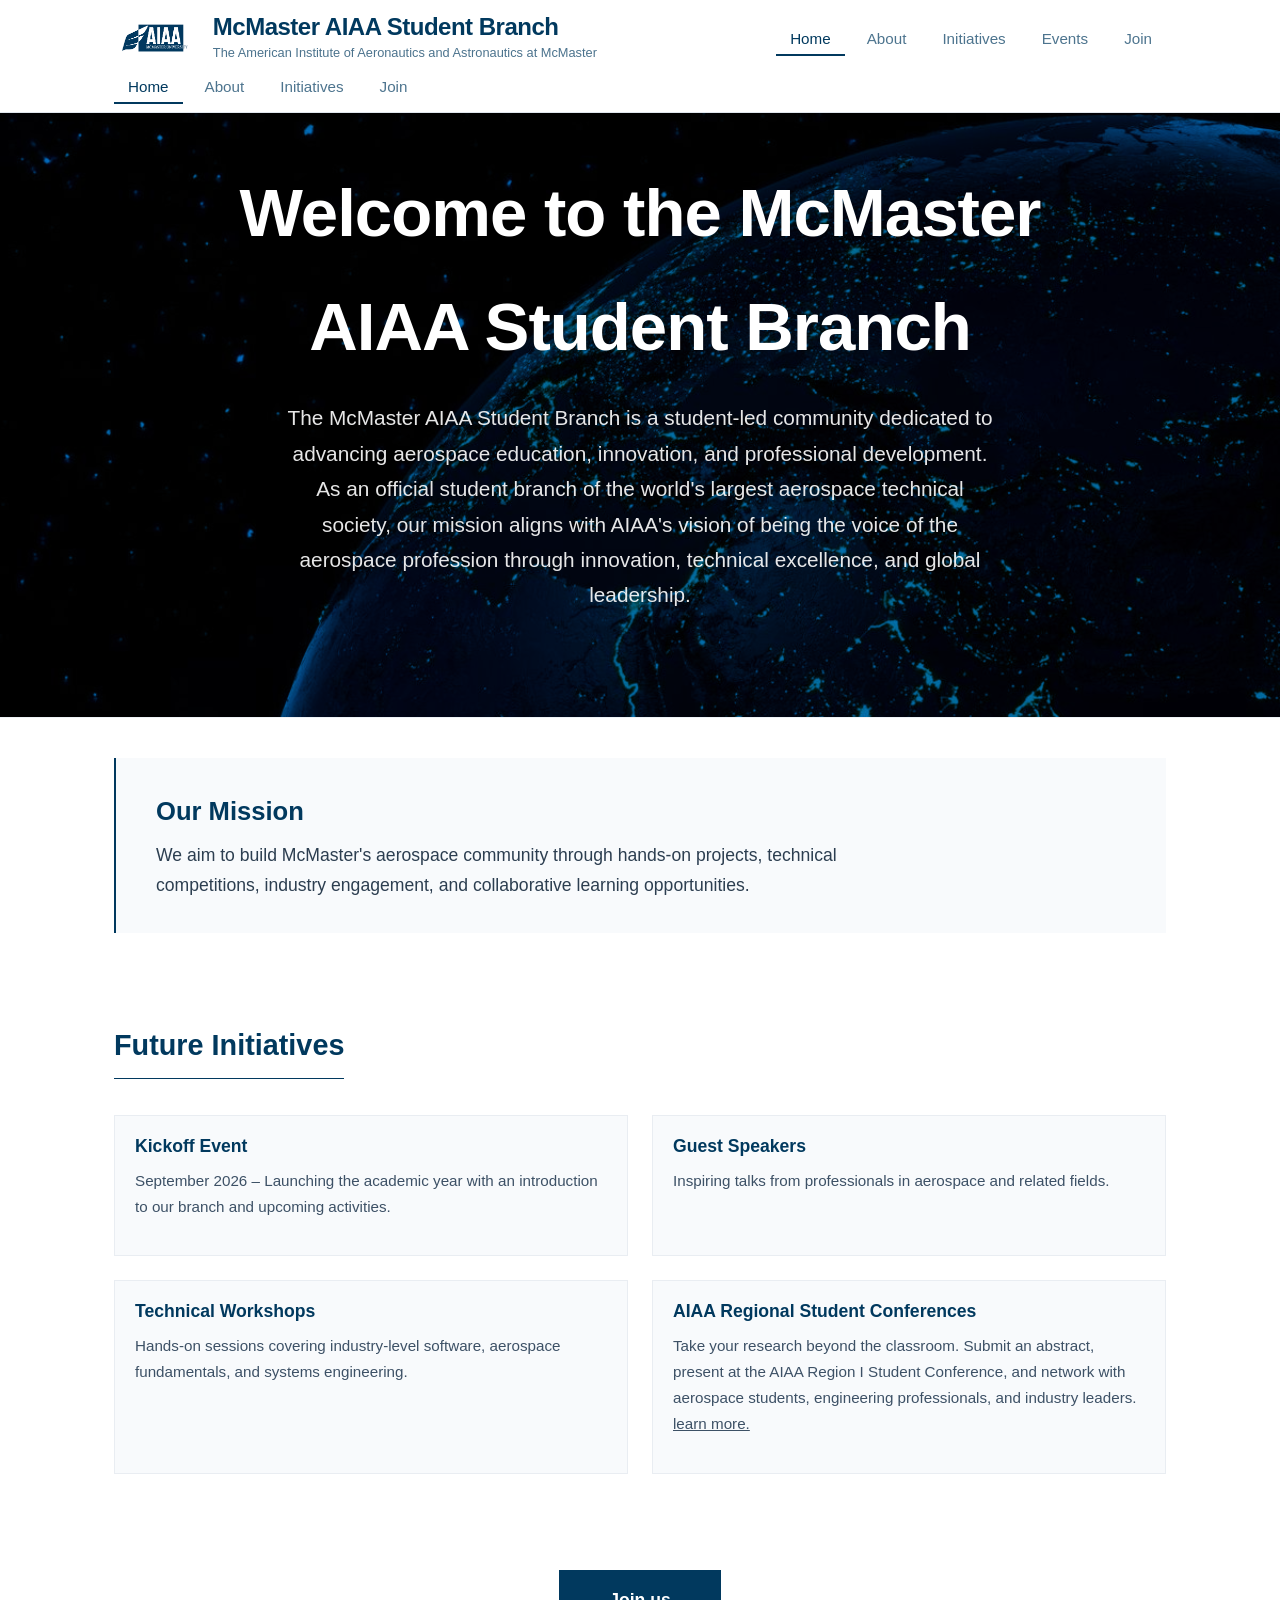
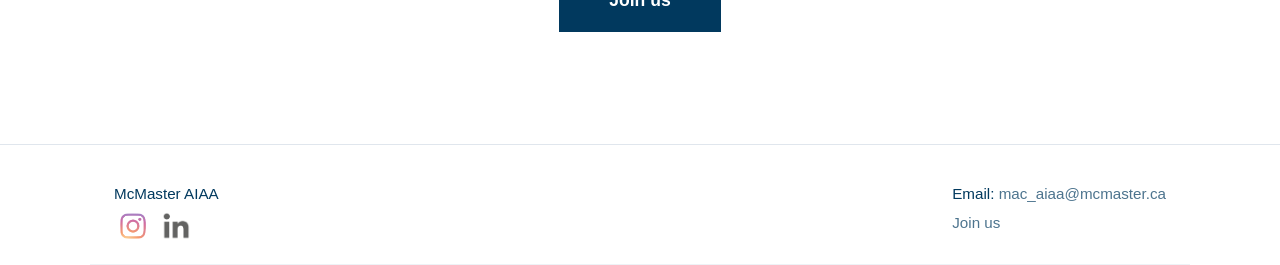
==== index.html @ f8744917 "Merge branch 'main' into events-calendar" ====
<!doctype html>
<html lang="en">

<head>
    <meta charset="utf-8">
    <meta name="viewport" content="width=device-width, initial-scale=1.0">
    <title>McMaster AIAA | Home</title>
    <link rel="stylesheet" href="css/style.css">

    <link rel="icon" type="image/png" href="favicon/favicon-96x96.png" sizes="96x96" />
    <link rel="icon" type="image/svg+xml" href="favicon/favicon.svg" />
    <link rel="shortcut icon" href="favicon/favicon.ico" />
    <link rel="apple-touch-icon" sizes="180x180" href="favicon/apple-touch-icon.png" />
    <link rel="manifest" href="favicon/site.webmanifest" />
</head>

<body>

    <div id="container">
        <!-- ===== HEADER ===== -->
        <div id="header">
            <div class="header-inner">
                <a href="index.html" id="homelink">
                    <div id="headerlogo">
                        <img src="images/wingslogo_whitebg.png" id="logo" alt="McMaster AIAA logo">
                    </div>
                    <div id="headertext">
                        <h1>McMaster AIAA Student Branch</h1>
                        <p>The American Institute of Aeronautics and Astronautics at McMaster</p>
                    </div>
                </a>
               <div id="navbar">
    <a href="index.html" class="link">Home</a>
    <a href="about.html" class="link">About</a>
    <a href="projects.html" class="link">Initiatives</a>
    <a href="events.html" class="link active">Events</a>
    <a href="join.html" class="link">Join</a>
</div>
                <button class="nav-toggle" id="navToggle" aria-label="Toggle navigation menu">
                    <span></span>
                    <span></span>
                    <span></span>
                </button>
                <div id="navbar">
                    <a href="index.html" class="link active">Home</a>
                    <a href="about.html" class="link">About</a>
                    <a href="projects.html" class="link">Initiatives</a>
                    <a href="join.html" class="link">Join</a>
                </div>
            </div>
        </div>

        <!-- ===== HERO ===== -->
        <div id="intro">
            <div class="hero">
                <div class="hero-overlay">
                    <h1>Welcome to the McMaster AIAA Student Branch</h1>
                    <p>
                        The McMaster AIAA Student Branch is a student-led community dedicated to advancing aerospace
                        education, innovation, and professional development. As an official student branch of the
                        world's
                        largest aerospace technical society, our mission aligns with AIAA's vision of being the voice of
                        the
                        aerospace profession through innovation, technical excellence, and global leadership.
                    </p>
                </div>
            </div>
        </div>

        <!-- ===== MISSION STATEMENT ===== -->
        <div id="missionstmt">
            <div class="container">
                <div class="mission-box">
                    <h2>Our Mission</h2>
                    <p>
                        We aim to build McMaster's aerospace community through hands-on projects, technical
                        competitions, industry engagement, and collaborative learning opportunities.
                    </p>
                </div>
            </div>
        </div>

        <!-- ===== FUTURE INITIATIVES PREVIEW ===== -->
        <div id="initiatives-preview">
            <div class="container">
                <h2>Future Initiatives</h2>
                <div class="preview-grid">
                    <div class="preview-item">
                        <!-- <img src="images/placeholder.jpg" alt="Kickoff Event"> -->
                        <div class="preview-content">
                            <h3>Kickoff Event</h3>
                            <p>September 2026 – Launching the academic year with an introduction to our branch and
                                upcoming activities.</p>
                        </div>
                    </div>
                    <div class="preview-item">
                        <!-- <img src="images/placeholder.jpg" alt="Guest Speakers"> -->
                        <div class="preview-content">
                            <h3>Guest Speakers</h3>
                            <p>Inspiring talks from professionals in aerospace and related fields.</p>
                        </div>
                    </div>
                    <div class="preview-item">
                        <!-- <img src="images/placeholder.jpg" alt="Technical Workshops"> -->
                        <div class="preview-content">
                            <h3>Technical Workshops</h3>
                            <p>Hands‑on sessions covering industry‑level software, aerospace fundamentals, and systems
                                engineering.</p>
                        </div>
                    </div>
                    <div class="preview-item">
                        <!-- <img src="images/placeholder.jpg" alt="Regional I Conference"> -->
                        <div class="preview-content">
                            <h3>AIAA Regional Student Conferences</h3>
                            <p>Take your research beyond the classroom. Submit an abstract, present at the AIAA Region I
                                Student Conference, and network with aerospace students, engineering professionals, and
                                industry leaders. <a
                                    href="https://aiaa.org/get-involved/university-students/regional-student-conferences/">
                                    learn more.</a>
                            </p>
                        </div>
                    </div>
                </div>
            </div>
        </div>

        <!-- ===== JOIN US ===== -->
        <div id="joinus">
            <div class="container">
                <a href="join.html" class="btn-primary">Join us</a>
            </div>
        </div>

        <!-- ===== FOOTER ===== -->
        <div id="footer">
            <div class="container footer-inner">
                <div class="footer-col">
                    <p>McMaster AIAA</p>
                    <div class="social-links">
                        <a href="https://www.instagram.com/mcmasteraiaa/" target="_blank">
                            <img class="footer-logo" src="images/instagramLogo.png" alt="Instagram">
                        </a>
                        <a href="https://www.linkedin.com/company/mcmasteraiaa/" target="_blank">
                            <img class="footer-logo" src="images/Icon-Linkedin.png" alt="LinkedIn">
                        </a>
                    </div>
                </div>
                <div class="footer-col">
                    <p>Email: <a target="_blank" href="mailto:mac_aiaa@mcmaster.ca">mac_aiaa@mcmaster.ca</a></p>
                    <p><a href="join.html">Join us</a></p>
                </div>
            </div>
        </div>
    </div>

    <script src="js/script.js" defer></script>
</body>

</html>
---- css/style.css ----
* {
    margin: 0;
    padding: 0;
    box-sizing: border-box;
    cursor: default;
}

body {
    font-family: -apple-system, BlinkMacSystemFont, 'Segoe UI', Roboto, Helvetica, Arial, sans-serif;
    color: #1a1a1a;
    line-height: 1.7;
    padding-top: 76px;
}

a {
    text-decoration: none;
    color: inherit;
    cursor: pointer;
}

img {
    max-width: 100%;
    display: block;
}

.container {
    max-width: 1100px;
    margin: 0 auto;
    padding: 0 24px;
}

/* ===== HEADER ===== */
#header {
    background: #ffffff;
    color: #01395e;
    padding: 8px 0;
    border-bottom: 1px solid #e0e6ed;
    position: fixed;
    top: 0;
    left: 0;
    right: 0;
    z-index: 1000;
    width: 100%;
}

.header-inner {
    display: flex;
    flex-wrap: wrap;
    align-items: center;
    justify-content: space-between;
    max-width: 1100px;
    margin: 0 auto;
    padding: 0 24px;
}

#homelink {
    display: flex;
    align-items: center;
    gap: 16px;
}

#headerlogo {
    flex-shrink: 0;
}

#logo {
    height: 60px;
    width: auto;
    padding: 4px;
    border-radius: 0;
    background: #ffffff;
}

#headertext h1 {
    font-size: 1.5rem;
    font-weight: 600;
    letter-spacing: -0.5px;
    line-height: 1.2;
    margin: 0;
    color: #01395e;
}

#headertext p {
    font-size: 0.8rem;
    opacity: 0.7;
    margin: 0;
    font-weight: 400;
    color: #01395e;
}

/* ===== HAMBURGER TOGGLE (mobile) ===== */
.nav-toggle {
    display: none;
    background: none;
    border: none;
    cursor: pointer;
    padding: 8px;
    flex-direction: column;
    gap: 5px;
    margin-left: auto;
    z-index: 1001;
}

.nav-toggle span {
    display: block;
    width: 26px;
    height: 2.5px;
    background: #01395e;
    transition: 0.25s ease;
    transform-origin: center;
    border-radius: 2px;
}

.nav-toggle.active span:nth-child(1) {
    transform: rotate(45deg) translate(5px, 5px);
}

.nav-toggle.active span:nth-child(2) {
    opacity: 0;
}

.nav-toggle.active span:nth-child(3) {
    transform: rotate(-45deg) translate(5px, -5px);
}

/* ===== NAVBAR ===== */
#navbar {
    display: flex;
    gap: 8px;
    align-items: center;
}

#navbar a {
    position: relative;
    color: rgba(1, 57, 94, 0.7);
    font-weight: 500;
    padding: 6px 14px 4px 14px;
    font-size: 0.95rem;
    transition: color 0.2s;
    border-radius: 0;
}

#navbar a::after {
    content: '';
    position: absolute;
    bottom: 0;
    left: 0;
    width: 100%;
    height: 2px;
    background: #01395e;
    transform: scaleX(0);
    transform-origin: center;
    transition: transform 0.25s ease;
}

#navbar a:hover {
    color: #01395e;
}

#navbar a:hover::after {
    transform: scaleX(1);
}

#navbar a.active {
    color: #01395e;
}

#navbar a.active::after {
    transform: scaleX(1);
}

/* ===== HERO ===== */
#intro {
    padding: 0;
    background: #ffffff;
    border-bottom: 1px solid #eef2f6;
    position: relative;
}

.hero {
    position: relative;
    min-height: 480px;
    display: flex;
    align-items: center;
    justify-content: center;
    background-image: url('../images/earth.jpg');
    background-size: cover;
    background-position: center;
    background-color: #01395e;
    background-blend-mode: overlay;
}

.hero-overlay {
    /* background: rgba(1, 57, 94, 0.6); */
    width: 100%;
    padding: 80px 24px;
    text-align: center;
}

.hero-overlay h1 {
    font-size: 4.2rem;
    font-weight: 700;
    color: #ffffff;
    margin-bottom: 16px;
    letter-spacing: -1px;
    max-width: 900px;
    margin-left: auto;
    margin-right: auto;
}

.hero-overlay p {
    font-size: 1.3rem;
    color: rgba(255, 255, 255, 0.9);
    max-width: 720px;
    margin: 0 auto 24px;
}

.hero-overlay .btn-primary {
    background: #ffffff;
    color: #01395e;
    border: 2px solid #ffffff;
}

.hero-overlay .btn-primary:hover {
    background: transparent;
    color: #ffffff;
}

/* ===== MISSION ===== */
#missionstmt {
    padding: 40px 0;
    background: #ffffff;
}

.mission-box {
    background: #f8fafc;
    padding: 32px 40px;
    border-left: 2px solid #01395e;
    border-radius: 0;
}

.mission-box h2 {
    color: #01395e;
    font-size: 1.6rem;
    margin-bottom: 8px;
}

.mission-box p {
    font-size: 1.1rem;
    color: #2c3e50;
    max-width: 750px;
}

/* ===== INITIATIVES PREVIEW ===== */
#initiatives-preview {
    padding: 48px 0;
    background: #ffffff;
}

#initiatives-preview h2 {
    font-size: 1.8rem;
    color: #01395e;
    margin-bottom: 28px;
    border-bottom: 1px solid #01395e;
    padding-bottom: 8px;
    display: inline-block;
}

.preview-grid {
    display: grid;
    grid-template-columns: repeat(2, 2fr);
    gap: 24px;
    margin-top: 8px;
}

.preview-item {
    background: #f8fafc;
    padding: 0 0 20px 0;
    border-radius: 0;
    border: 1px solid #e9edf2;
    transition: box-shadow 0.2s;
    overflow: hidden;
}

/* .preview-item:hover {
    box-shadow: 0 4px 16px rgba(1, 57, 94, 0.06);
} */

.preview-item img {
    width: 100%;
    height: 140px;
    object-fit: cover;
    border-bottom: 1px solid #e9edf2;
}

.preview-item .preview-content {
    padding: 16px 20px;
}

.preview-content a {
    text-decoration: underline;
}

.preview-item h3 {
    color: #01395e;
    font-size: 1.1rem;
    margin-bottom: 6px;
}

.preview-item p {
    font-size: 0.95rem;
    color: #3d5166;
    margin: 0;
}

#joinus {
    padding: 48px 0 64px;
    background: #ffffff;
    text-align: center;
}

.btn-primary {
    display: inline-block;
    background: #01395e;
    color: #ffffff;
    padding: 14px 48px;
    font-weight: 600;
    font-size: 1.1rem;
    border-radius: 0;
    transition: background 0.2s, color 0.2s;
    border: 2px solid #01395e;
}

.btn-primary:hover {
    background: #002b49;
    border-color: #002b49;
}

/* ===== ABOUT, PROJECTS, JOIN PAGES ===== */
.page-content {
    padding: 48px 0 32px;
    background: #ffffff;
}

.page-content h1 {
    font-size: 2.4rem;
    color: #01395e;
    font-weight: 600;
    margin-bottom: 32px;
    border-bottom: 1px solid #01395e;
    padding-bottom: 12px;
}

.page-content section {
    margin-bottom: 40px;
}

.page-content h2 {
    font-size: 1.6rem;
    color: #01395e;
    margin-bottom: 12px;
}

.page-content p {
    font-size: 1.05rem;
    color: #2c3e50;
    max-width: 780px;
}

/* .about-image {
    margin: 24px 0 32px;
    border: 1px solid #e9edf2;
}

.about-image img {
    width: 100%;
    max-height: 320px;
    object-fit: cover;
} */

.goals-list {
    list-style: none;
    padding: 0;
    margin: 16px 0 0;
}

.goals-list li {
    padding: 10px 0 10px 32px;
    background: url('data:image/svg+xml;utf8,<svg xmlns="http://www.w3.org/2000/svg" width="18" height="18" viewBox="0 0 24 24" fill="none" stroke="%2301395e" stroke-width="3" stroke-linecap="round" stroke-linejoin="round"><polyline points="20 6 9 17 4 12"></polyline></svg>') left center no-repeat;
    background-size: 18px;
    border-bottom: 1px solid #eef2f6;
    color: #1a2a3a;
}

.initiative-list {
    display: flex;
    flex-direction: column;
    gap: 32px;
}

.initiative-item {
    background: #f8fafc;
    padding: 0;
    border-radius: 0;
    border-left: 2px solid #01395e;
    overflow: hidden;
}

.initiative-item .initiative-image {
    width: 100%;
    height: 180px;
    background-image: url('../images/placeholder.jpg');
    background-size: cover;
    background-position: center;
    border-bottom: 1px solid #e9edf2;
}

.initiative-item .initiative-text {
    padding: 24px 32px;
}

.initiative-text a {
    text-decoration: underline;
}

.initiative-item h2 {
    font-size: 1.3rem;
    color: #01395e;
    margin-bottom: 6px;
}

.initiative-item p {
    margin: 0;
    font-size: 1rem;
    color: #2c3e50;
}

.sponsor-section {
    margin-top: 48px;
    padding: 32px;
    background: #f8fafc;
    border-radius: 0;
    text-align: center;
}

.sponsor-section h2 {
    color: #01395e;
    margin-bottom: 8px;
}

.sponsor-section p {
    color: #01395e;
    font-weight: 600;
    text-decoration: underline;
    margin: 0 auto;
    text-align: center;
}

/* contact / join */
.contact-grid {
    display: grid;
    grid-template-columns: repeat(auto-fit, minmax(200px, 1fr));
    gap: 24px;
    margin: 32px 0;
}

.contact-card {
    background: #f8fafc;
    padding: 24px;
    border-radius: 0;
    text-align: center;
    border: 1px solid #e9edf2;
}

.contact-card h2 {
    font-size: 1.1rem;
    color: #01395e;
    margin-bottom: 8px;
}

.contact-card a {
    color: #01395e;
    font-weight: 500;
    word-break: break-all;
}

.join-note {
    margin-top: 24px;
    padding: 20px;
    background: #f8fafc;
    border-radius: 0;
    text-align: center;
}

.join-note a {
    color: #01395e;
    font-weight: 600;
    text-decoration: underline;
}

.lead {
    font-size: 1.15rem;
    color: #2c3e50;
    max-width: 780px;
    margin-bottom: 24px;
}

/* ===== FOOTER ===== */
#footer {
    background: #ffffff;
    color: #01395e;
    padding-top: 32px;
    margin-top: 48px;
    border-top: 1px solid #e0e6ed;
}

.footer-inner {
    display: flex;
    flex-wrap: wrap;
    justify-content: space-between;
    gap: 32px;
    padding-bottom: 24px;
    border-bottom: 1px solid #eef2f6;
}

.footer-col p {
    margin: 4px 0;
    font-size: 0.95rem;
}

.footer-col a {
    color: rgba(1, 57, 94, 0.7);
    transition: color 0.2s;
}

.footer-col a:hover {
    color: #01395e;
}

.social-links {
    display: flex;
    gap: 12px;
    margin-top: 6px;
}

.footer-logo {
    height: 28px;
    width: auto;
    opacity: 0.7;
    transition: opacity 0.2s;
}

.footer-logo:hover {
    opacity: 1;
    cursor: pointer;
}

/* ===== RESPONSIVE ===== */

/* Tablet*/
@media (min-width: 769px) and (max-width: 992px) {
    .header-inner {
        justify-content: center;
    }

    #homelink {
        flex: 0 0 auto;
    }

    #navbar {
        flex-basis: 100%;
        justify-content: center;
        margin-top: 4px;
    }

    .preview-grid {
        grid-template-columns: 1fr 1fr;
    }
}

/* Mobile */
@media (max-width: 768px) {
    body {
        padding-top: 66px;
    }

    .header-inner {
        flex-wrap: wrap;
        justify-content: flex-start;
        align-items: center;
        padding: 0 16px;
    }

    #homelink {
        flex: 0 1 auto;
        gap: 8px;
        max-width: calc(100% - 50px);
    }

    #logo {
        height: 40px;
    }

    #headertext h1 {
        font-size: 1rem;
        white-space: nowrap;
    }

    #headertext p {
        font-size: 0.6rem;
        white-space: nowrap;
        overflow: hidden;
        text-overflow: ellipsis;
        max-width: 150px;
    }

    .nav-toggle {
        display: flex;
        flex: 0 0 auto;
        margin-left: auto;
        padding: 4px;
    }

    #navbar {
        display: none;
        flex-direction: column;
        width: 100%;
        background: #ffffff;
        border-top: 1px solid #e0e6ed;
        margin-top: 12px;
        padding: 8px 0;
        order: 3;
        flex-basis: 100%;
        position: relative;
        box-shadow: 0 4px 12px rgba(0, 0, 0, 0.04);
    }

    #navbar.open {
        display: flex;
    }

    #navbar a {
        padding: 12px 20px;
        width: 100%;
        text-align: center;
        font-size: 0.95rem;
        color: #01395e;
        border-radius: 0;
        border-bottom: 1px solid #f4f8fc;
    }

    #navbar a:last-child {
        border-bottom: none;
    }

    #navbar a::after {
        display: none;
    }

    #navbar a.active {
        background: #f4f8fc;
        font-weight: 600;
    }

    #navbar a:hover {
        background: #f4f8fc;
    }

    .hero-overlay h1 {
        font-size: 2.6rem;
    }

    .hero-overlay p {
        font-size: 1.05rem;
    }

    .footer-inner {
        flex-direction: column;
        align-items: center;
        text-align: center;
    }

    .social-links {
        justify-content: center;
    }
}

/* Small phones */
@media (max-width: 480px) {
    body {
        padding-top: 60px;
    }

    #logo {
        height: 34px;
    }

    #headertext h1 {
        font-size: 0.9rem;
    }

    #headertext p {
        font-size: 0.5rem;
        max-width: 120px;
    }

    .hero-overlay h1 {
        font-size: 2.2rem;
    }

    .hero-overlay p {
        font-size: 1rem;
    }

    .preview-grid {
        grid-template-columns: 1fr;
    }

    .initiative-item .initiative-text {
        padding: 16px 20px;
    }

    .contact-grid {
        grid-template-columns: 1fr;
    }

    .btn-primary {
        padding: 12px 32px;
        font-size: 1rem;
    }
}

/* ===== EVENTS PAGE ===== */

.events-grid {
    display: grid;
    grid-template-columns: repeat(auto-fit, minmax(320px, 1fr));
    gap: 28px;
    margin-top: 40px;
}

.event-card {
    background: #f8fafc;
    border: 1px solid #e9edf2;
    border-radius: 8px;
    padding: 28px;
    transition: box-shadow 0.2s ease;
}

.event-card:hover {
    box-shadow: 0 6px 18px rgba(1,57,94,.08);
}

.event-card h2 {
    color: #01395e;
    font-size: 1.35rem;
    margin-bottom: 12px;
}

.event-date {
    color: #01395e;
    font-weight: 600;
    margin-bottom: 14px;
}

.event-card p {
    color: #2c3e50;
    margin-bottom: 18px;
}

.event-status {
    display: inline-block;
    background: #01395e;
    color: white;
    padding: 8px 16px;
    border-radius: 30px;
    font-size: .85rem;
    font-weight: 600;
}
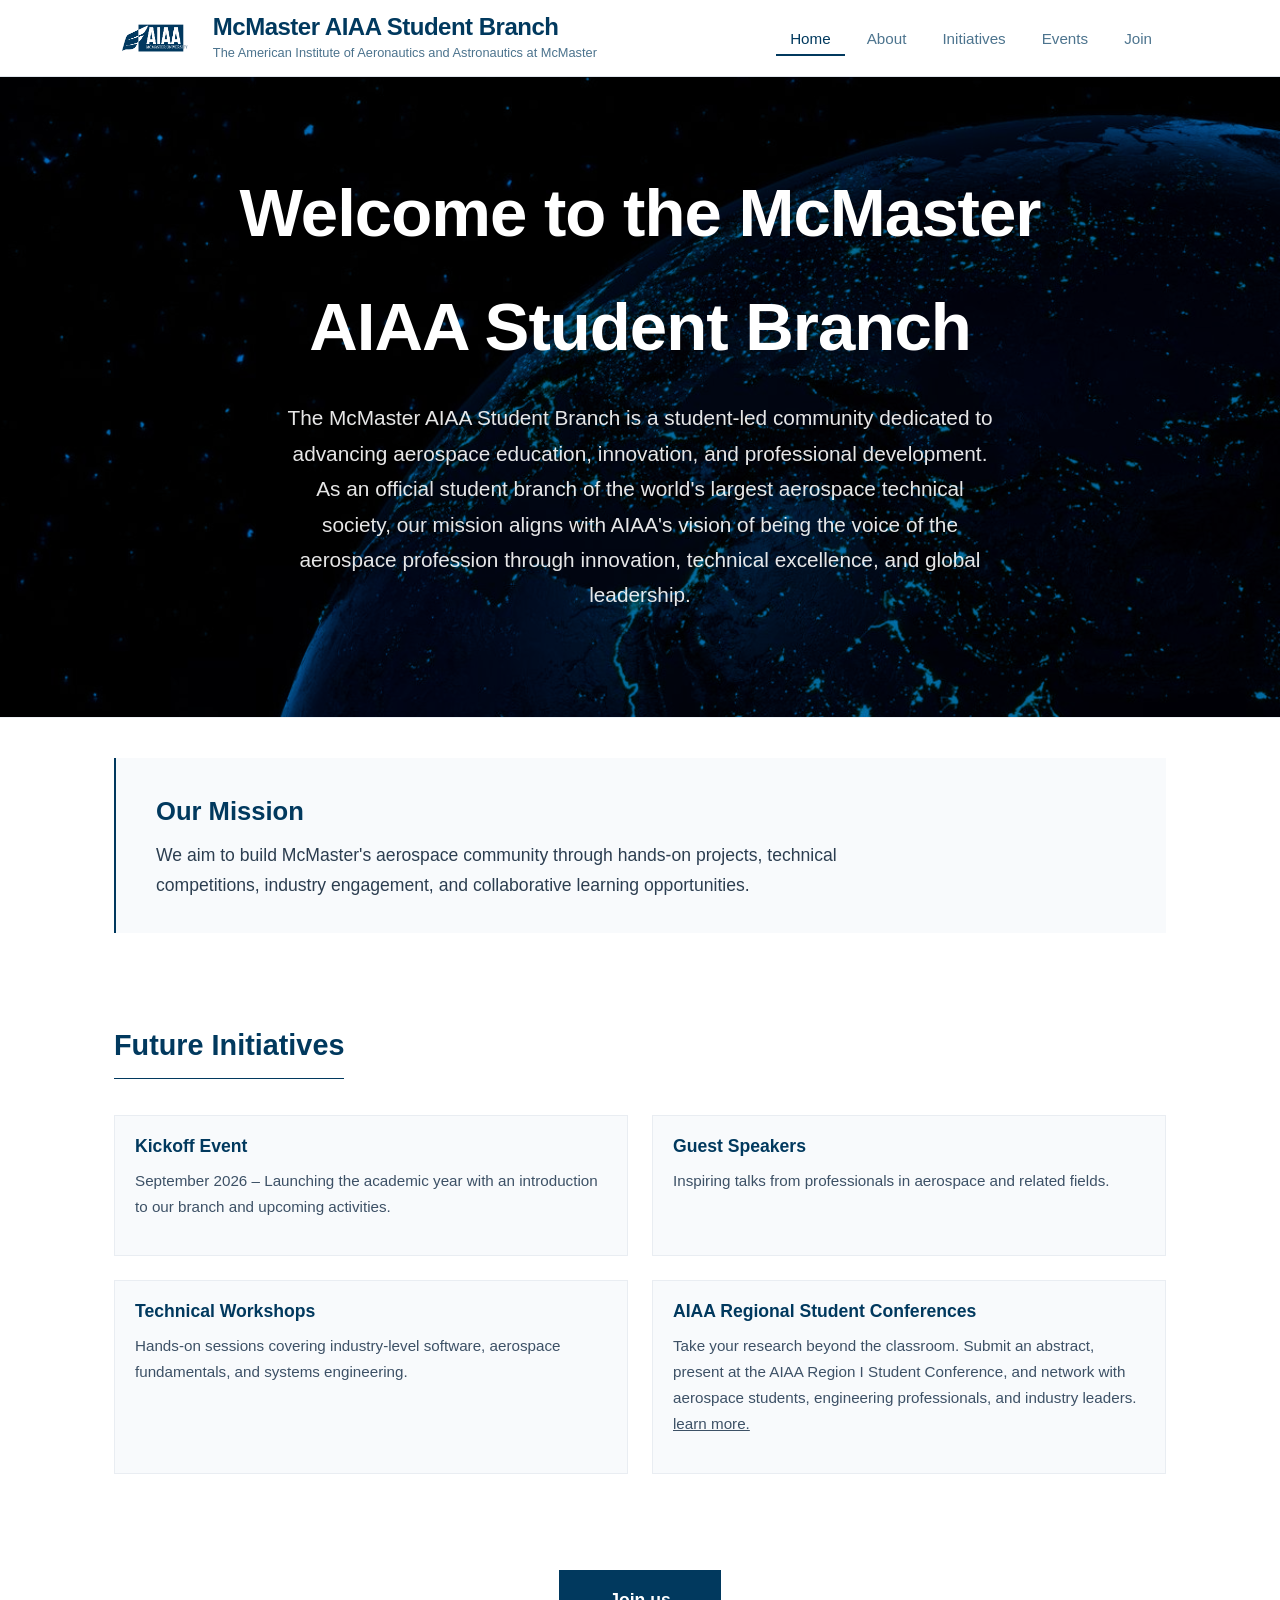
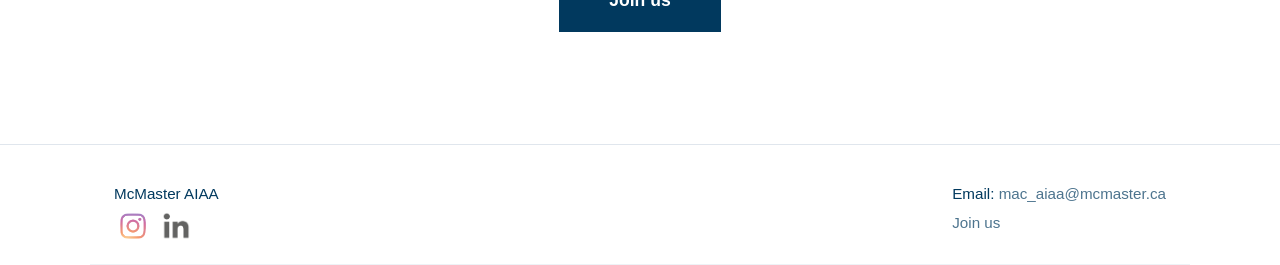
==== commit 5577fcb6: "added events page" ====
--- a/index.html
+++ b/index.html
@@ -29,13 +29,7 @@
                         <p>The American Institute of Aeronautics and Astronautics at McMaster</p>
                     </div>
                 </a>
-               <div id="navbar">
-    <a href="index.html" class="link">Home</a>
-    <a href="about.html" class="link">About</a>
-    <a href="projects.html" class="link">Initiatives</a>
-    <a href="events.html" class="link active">Events</a>
-    <a href="join.html" class="link">Join</a>
-</div>
+
                 <button class="nav-toggle" id="navToggle" aria-label="Toggle navigation menu">
                     <span></span>
                     <span></span>
@@ -45,6 +39,7 @@
                     <a href="index.html" class="link active">Home</a>
                     <a href="about.html" class="link">About</a>
                     <a href="projects.html" class="link">Initiatives</a>
+                    <a href="events.html" class="link">Events</a>
                     <a href="join.html" class="link">Join</a>
                 </div>
             </div>
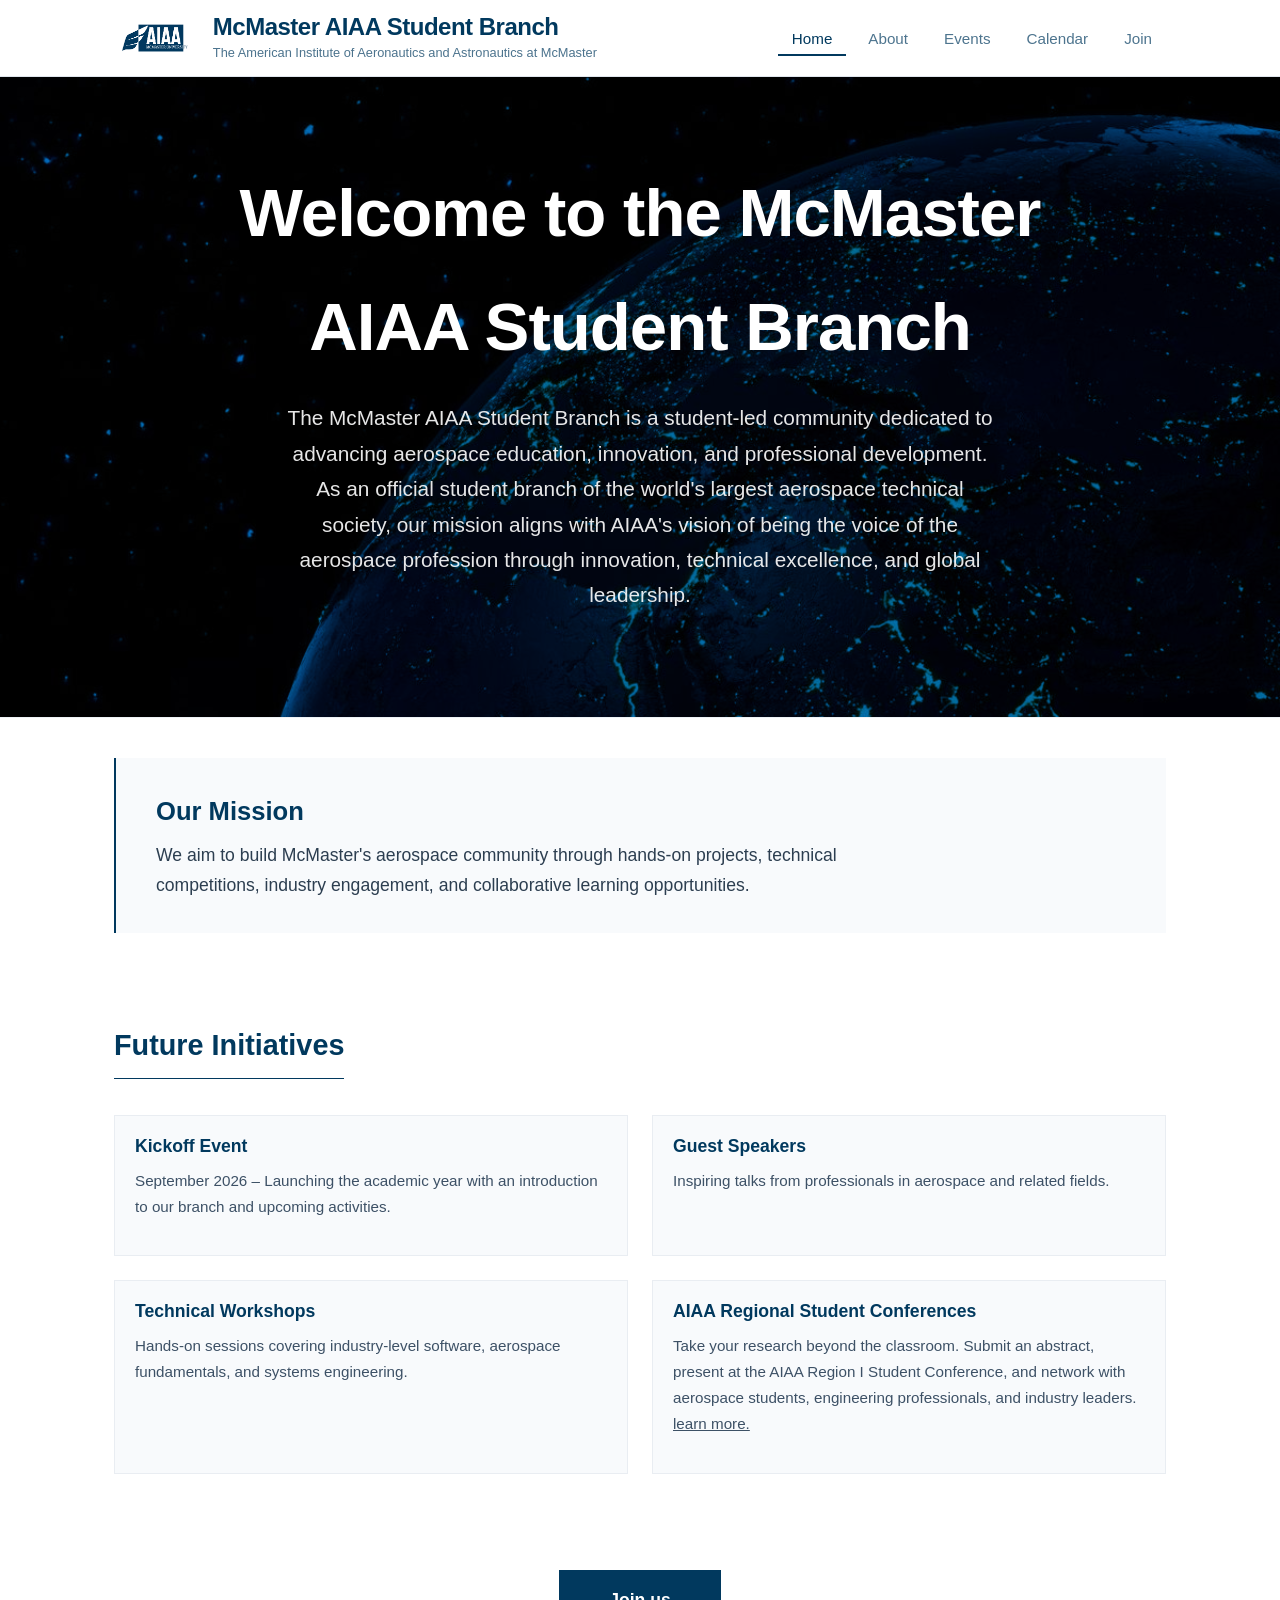
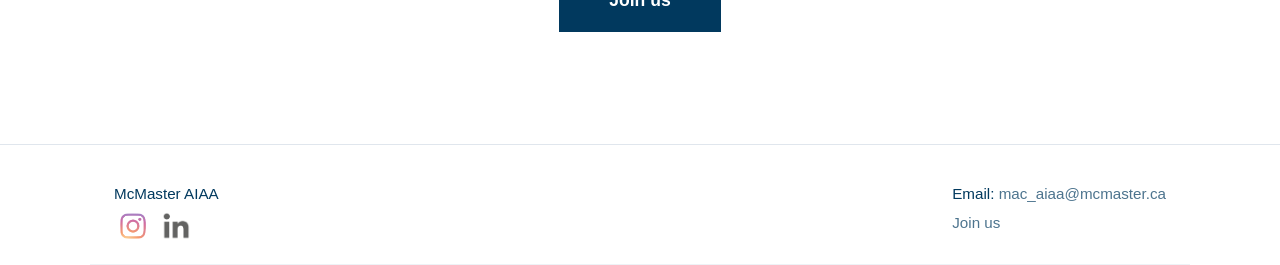
==== commit 7c46f0be: "fixed headers" ====
--- a/index.html
+++ b/index.html
@@ -29,17 +29,16 @@
                         <p>The American Institute of Aeronautics and Astronautics at McMaster</p>
                     </div>
                 </a>
-
                 <button class="nav-toggle" id="navToggle" aria-label="Toggle navigation menu">
                     <span></span>
                     <span></span>
                     <span></span>
                 </button>
                 <div id="navbar">
-                    <a href="index.html" class="link active">Home</a>
+                    <a href="index.html" class="link">Home</a>
                     <a href="about.html" class="link">About</a>
-                    <a href="projects.html" class="link">Initiatives</a>
-                    <a href="events.html" class="link">Events</a>
+                    <a href="projects.html" class="link">Events</a>
+                    <a href="events.html" class="link">Calendar</a>
                     <a href="join.html" class="link">Join</a>
                 </div>
             </div>
--- a/css/style.css
+++ b/css/style.css
@@ -776,4 +776,344 @@
     border-radius: 30px;
     font-size: .85rem;
     font-weight: 600;
+}
+
+/* =========================
+   EVENTS CALENDAR
+   ========================= */
+
+.calendar-header {
+    display: flex;
+    align-items: center;
+    justify-content: center;
+    gap: 30px;
+    margin-bottom: 15px;
+}
+
+.calendar-header h1 {
+    margin: 0;
+    min-width: 250px;
+    text-align: center;
+}
+
+.calendar-nav {
+    border: none;
+    background: #01395e;
+    color: white;
+    width: 42px;
+    height: 42px;
+    border-radius: 50%;
+    font-size: 22px;
+    cursor: pointer;
+    transition: 0.2s ease;
+}
+
+.calendar-nav:hover {
+    transform: scale(1.08);
+}
+
+.calendar-actions {
+    display: flex;
+    justify-content: center;
+    margin-bottom: 25px;
+}
+
+.today-button {
+    border: 1px solid #01395e;
+    background: white;
+    color: #01395e;
+    padding: 8px 18px;
+    border-radius: 6px;
+    cursor: pointer;
+    font-weight: 600;
+}
+
+.today-button:hover {
+    background: #01395e;
+    color: white;
+}
+
+.calendar {
+    width: 100%;
+    border: 1px solid #ddd;
+    border-radius: 10px;
+    overflow: hidden;
+    background: white;
+}
+
+.calendar-weekdays {
+    display: grid;
+    grid-template-columns: repeat(7, 1fr);
+    background: #01395e;
+    color: white;
+}
+
+.calendar-weekdays div {
+    padding: 14px 8px;
+    text-align: center;
+    font-weight: 600;
+}
+
+.calendar-days {
+    display: grid;
+    grid-template-columns: repeat(7, 1fr);
+}
+
+.calendar-day {
+    min-height: 120px;
+    border-right: 1px solid #ddd;
+    border-bottom: 1px solid #ddd;
+    padding: 8px;
+    position: relative;
+    background: white;
+}
+
+.calendar-day:nth-child(7n) {
+    border-right: none;
+}
+
+.day-number {
+    font-weight: 600;
+    font-size: 14px;
+}
+
+.other-month {
+    background: #f7f7f7;
+    color: #aaa;
+}
+
+.calendar-event {
+    margin-top: 8px;
+    padding: 7px;
+    border-radius: 6px;
+    background: #01395e;
+    color: white;
+    font-size: 12px;
+    cursor: pointer;
+    transition: 0.2s ease;
+}
+
+.calendar-event:hover {
+    transform: translateY(-2px);
+}
+
+.calendar-event strong {
+    display: block;
+    margin-bottom: 3px;
+}
+
+.calendar-event span {
+    display: block;
+    opacity: 0.9;
+}
+
+
+/* Mobile */
+
+@media (max-width: 768px) {
+
+    .calendar-header {
+        gap: 15px;
+    }
+
+    .calendar-header h1 {
+        min-width: 180px;
+        font-size: 24px;
+    }
+
+    .calendar-day {
+        min-height: 90px;
+        padding: 5px;
+    }
+
+    .calendar-weekdays div {
+        font-size: 12px;
+        padding: 10px 4px;
+    }
+
+    .calendar-event {
+        font-size: 10px;
+        padding: 5px;
+    }
+
+}
+
+/* =========================
+   EVENT MODAL
+   ========================= */
+
+.event-modal {
+    display: none;
+    position: fixed;
+    z-index: 9999;
+
+    top: 0;
+    left: 0;
+    width: 100%;
+    height: 100%;
+
+    background: rgba(0, 0, 0, 0.55);
+
+    align-items: center;
+    justify-content: center;
+
+    padding: 20px;
+    box-sizing: border-box;
+}
+
+.event-modal.show {
+    display: flex;
+}
+
+.event-modal-content {
+    position: relative;
+
+    width: 100%;
+    max-width: 500px;
+
+    background: #ffffff;
+
+    border-radius: 14px;
+
+    padding: 35px;
+
+    box-sizing: border-box;
+
+    box-shadow: 0 15px 50px rgba(0, 0, 0, 0.3);
+
+    animation: eventModalAppear 0.2s ease-out;
+}
+
+@keyframes eventModalAppear {
+    from {
+        opacity: 0;
+        transform: translateY(-15px) scale(0.97);
+    }
+
+    to {
+        opacity: 1;
+        transform: translateY(0) scale(1);
+    }
+}
+
+
+/* Close button */
+
+.close-modal {
+    position: absolute;
+
+    top: 14px;
+    right: 18px;
+
+    width: 35px;
+    height: 35px;
+
+    border: none;
+    background: transparent;
+
+    color: #555;
+
+    font-size: 30px;
+    line-height: 30px;
+
+    cursor: pointer;
+
+    padding: 0;
+
+    transition: 0.2s ease;
+}
+
+.close-modal:hover {
+    color: #01395e;
+    transform: scale(1.1);
+}
+
+
+/* Event title */
+
+.event-modal-content h2 {
+    margin: 0 45px 25px 0;
+
+    color: #01395e;
+
+    font-size: 28px;
+    font-weight: 700;
+}
+
+
+/* Event information */
+
+.event-details {
+    margin-bottom: 20px;
+}
+
+.event-details p {
+    display: flex;
+    align-items: center;
+
+    gap: 12px;
+
+    margin: 14px 0;
+
+    color: #333;
+
+    font-size: 16px;
+}
+
+.event-icon {
+    display: inline-flex;
+
+    align-items: center;
+    justify-content: center;
+
+    width: 28px;
+
+    font-size: 18px;
+}
+
+
+/* Description */
+
+.modal-description {
+    margin: 20px 0 0;
+
+    padding-top: 20px;
+
+    border-top: 1px solid #ddd;
+
+    color: #555;
+
+    font-size: 15px;
+
+    line-height: 1.6;
+}
+
+
+/* Prevent page scrolling while modal is open */
+
+body.modal-open {
+    overflow: hidden;
+}
+
+
+/* Mobile */
+
+@media (max-width: 768px) {
+
+    .event-modal {
+        padding: 15px;
+    }
+
+    .event-modal-content {
+        padding: 28px 22px;
+    }
+
+    .event-modal-content h2 {
+        font-size: 24px;
+    }
+
+    .event-details p {
+        font-size: 15px;
+    }
+
 }
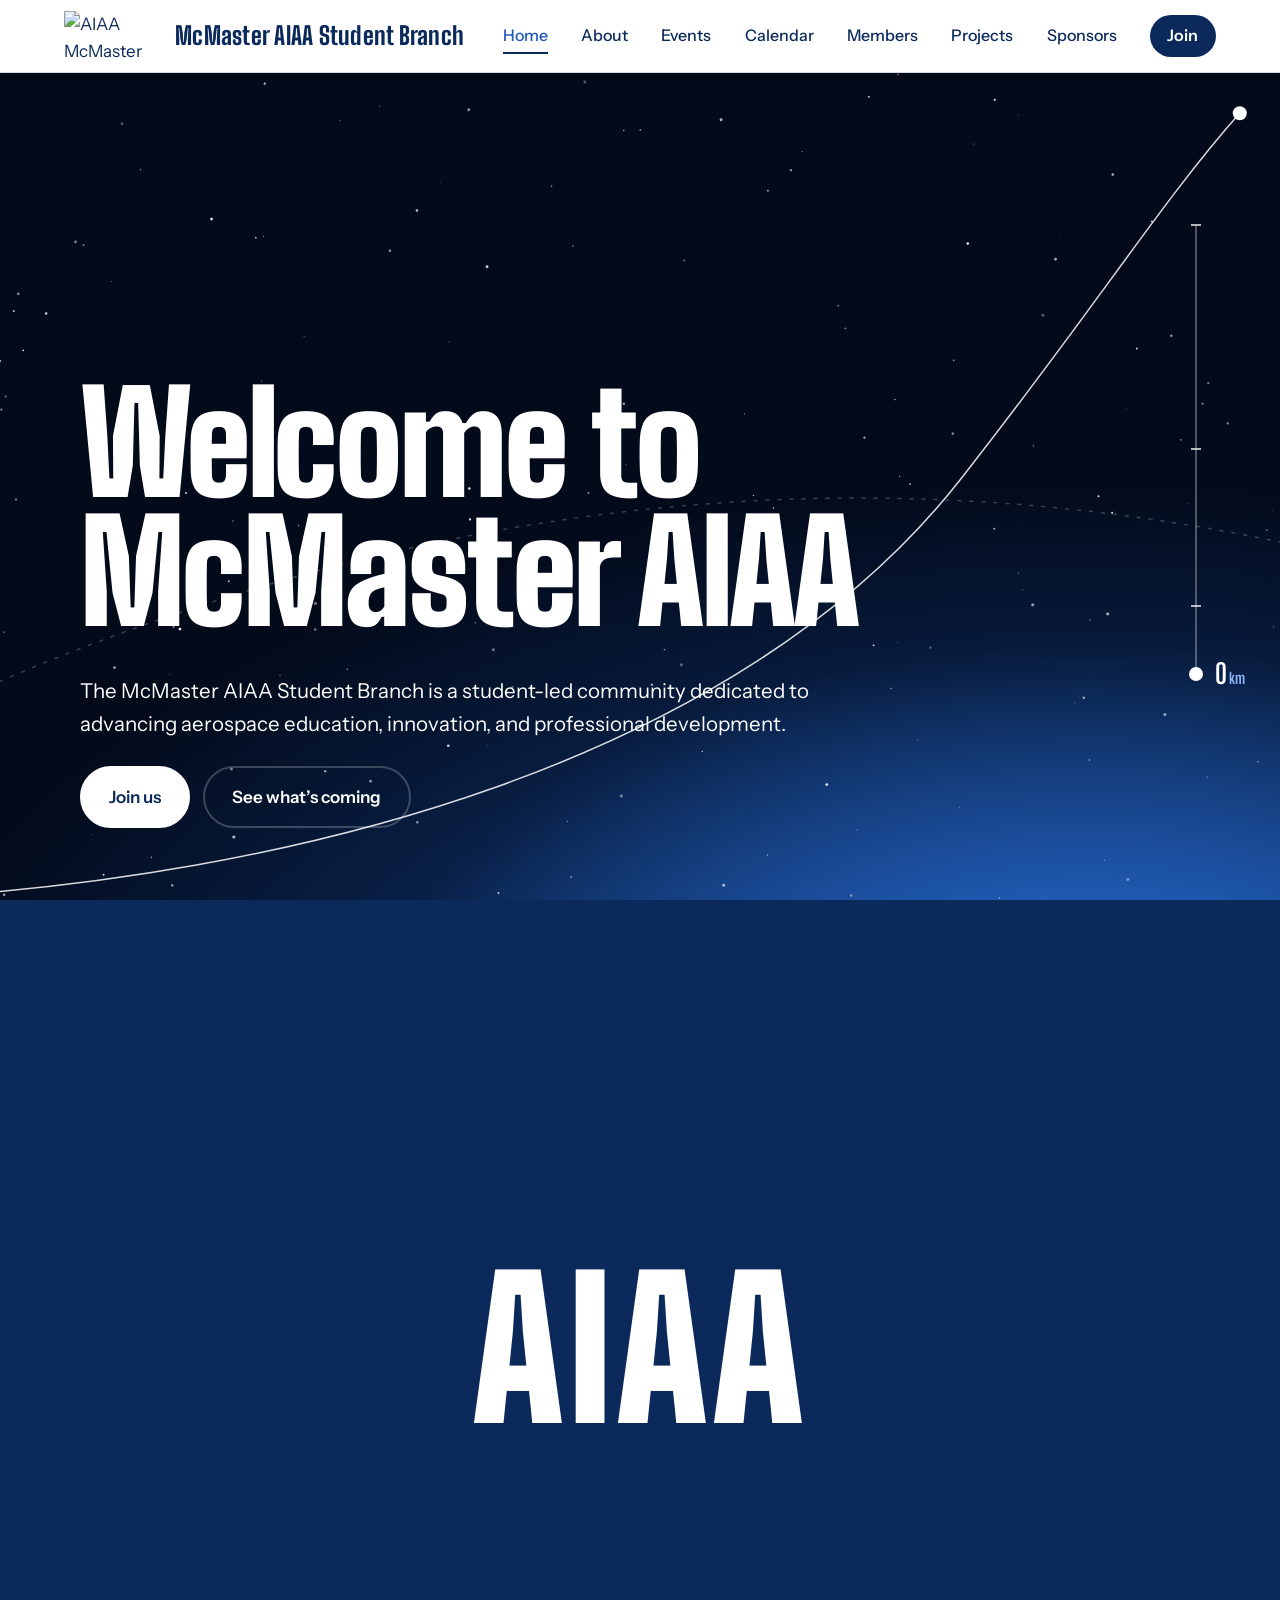
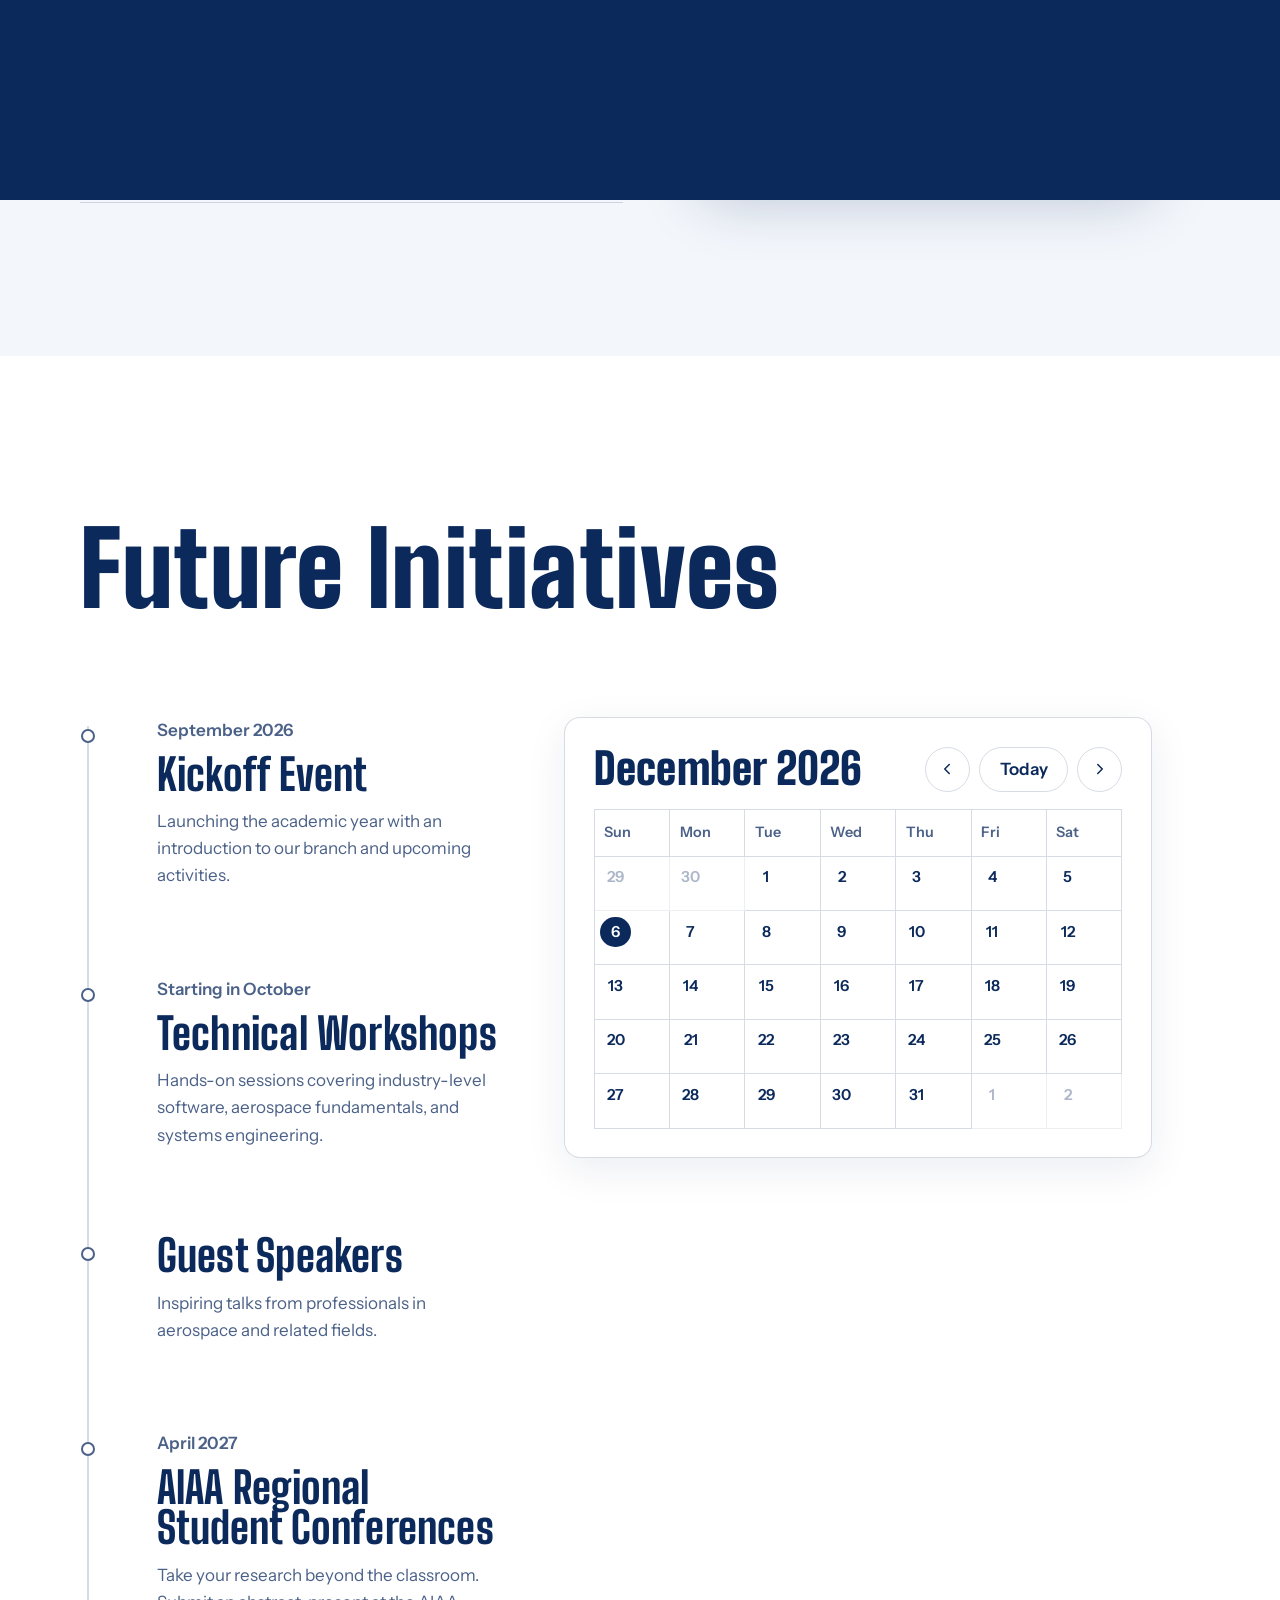
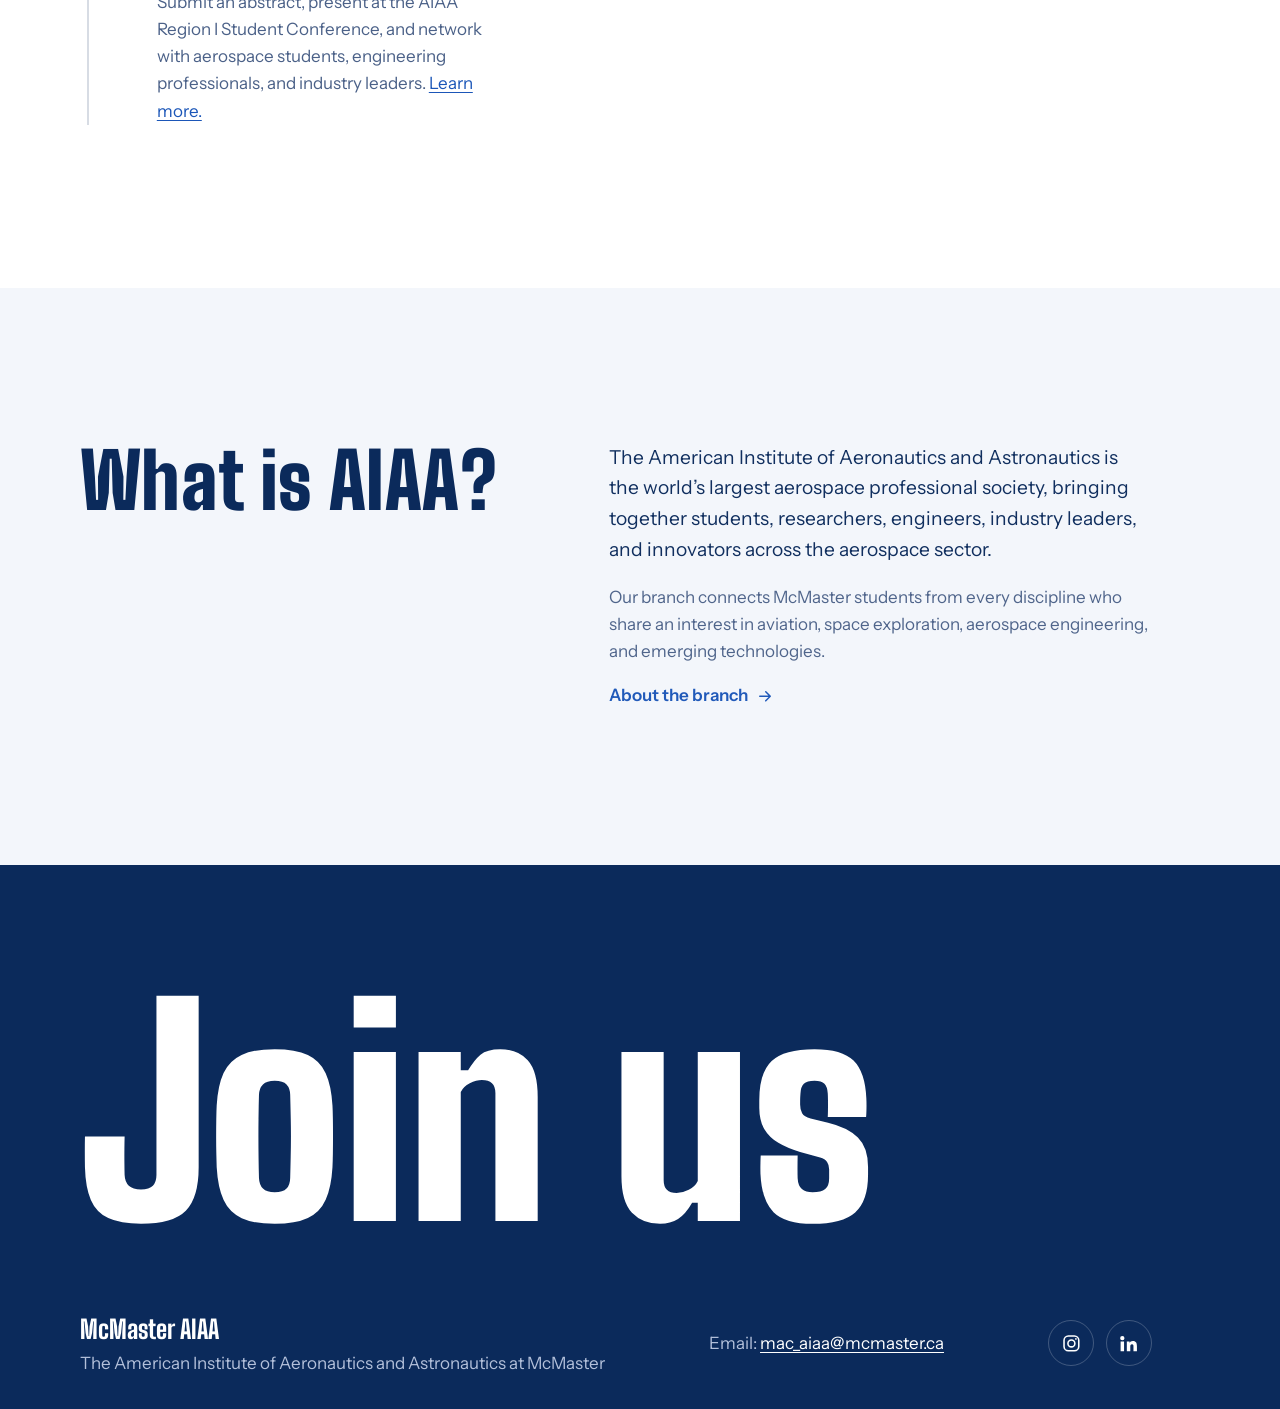
==== commit e2c9d84e: "Launch redesigned website" ====
--- a/index.html
+++ b/index.html
@@ -1,153 +1,199 @@
 <!doctype html>
 <html lang="en">
+<head>
+<meta charset="utf-8">
+<meta name="viewport" content="width=device-width, initial-scale=1">
+<title>McMaster AIAA | Home</title>
+<meta name="description" content="The McMaster AIAA Student Branch is a student-led community dedicated to advancing aerospace education, innovation, and professional development.">
+<meta name="theme-color" content="#0b2a5b">
+<script>document.documentElement.classList.add("js");try{if(sessionStorage.getItem("aiaa-t")){document.documentElement.classList.add("is-entering");sessionStorage.removeItem("aiaa-t")}}catch(e){}</script>
+<link rel="preload" href="fonts/big-shoulders-display-latin-900-normal.woff2" as="font" type="font/woff2" crossorigin>
+<link rel="preload" href="fonts/instrument-sans-latin-wght-normal.woff2" as="font" type="font/woff2" crossorigin>
+<link rel="icon" href="images/logo.png">
+<link rel="stylesheet" href="css/styles.css">
+</head>
+<body>
+<div class="curtain" aria-hidden="true"><span>AIAA</span></div>
+<a class="skip" href="#main">Skip to content</a>
 
-<head>
-    <meta charset="utf-8">
-    <meta name="viewport" content="width=device-width, initial-scale=1.0">
-    <title>McMaster AIAA | Home</title>
-    <link rel="stylesheet" href="css/style.css">
+<header class="site-header">
+  <a class="brand" href="index.html" aria-label="McMaster AIAA Student Branch, home">
+    <img src="images/logo.png" alt="AIAA McMaster University logo" width="120" height="60">
+    <span class="brand-text"><strong>McMaster AIAA Student Branch</strong><small>The American Institute of Aeronautics and Astronautics at McMaster</small></span>
+  </a>
+  <button class="menu-toggle" aria-expanded="false" aria-controls="nav">Menu</button>
+  <nav class="nav" id="nav" aria-label="Main">
+      <a href="index.html" aria-current="page">Home</a>
+      <a href="about.html">About</a>
+      <a href="events.html">Events</a>
+      <a href="calendar.html">Calendar</a>
+      <a href="members.html">Members</a>
+      <a href="projects.html">Projects</a>
+      <a href="sponsors.html">Sponsors</a>
+      <a class="nav-join" href="join.html">Join</a>
+  </nav>
+</header>
 
-    <link rel="icon" type="image/png" href="favicon/favicon-96x96.png" sizes="96x96" />
-    <link rel="icon" type="image/svg+xml" href="favicon/favicon.svg" />
-    <link rel="shortcut icon" href="favicon/favicon.ico" />
-    <link rel="apple-touch-icon" sizes="180x180" href="favicon/apple-touch-icon.png" />
-    <link rel="manifest" href="favicon/site.webmanifest" />
-</head>
+<aside class="altimeter" aria-hidden="true">
+  <div class="alt-track">
+    <div class="alt-fill"></div>
+    <div class="alt-tick" style="bottom:0%"><span>Ground</span></div>
+    <div class="alt-tick" style="bottom:15%"><span>Cruising altitude<br>12 km</span></div>
+    <div class="alt-tick" style="bottom:50%"><span>K&aacute;rm&aacute;n line<br>100 km</span></div>
+    <div class="alt-tick" style="bottom:100%"><span>Low Earth orbit<br>400 km</span></div>
+    <div class="alt-marker"><div class="alt-readout"><b data-alt>0</b><small>km</small></div></div>
+  </div>
+</aside>
 
-<body>
+<main id="main">
 
-    <div id="container">
-        <!-- ===== HEADER ===== -->
-        <div id="header">
-            <div class="header-inner">
-                <a href="index.html" id="homelink">
-                    <div id="headerlogo">
-                        <img src="images/wingslogo_whitebg.png" id="logo" alt="McMaster AIAA logo">
-                    </div>
-                    <div id="headertext">
-                        <h1>McMaster AIAA Student Branch</h1>
-                        <p>The American Institute of Aeronautics and Astronautics at McMaster</p>
-                    </div>
-                </a>
-                <button class="nav-toggle" id="navToggle" aria-label="Toggle navigation menu">
-                    <span></span>
-                    <span></span>
-                    <span></span>
-                </button>
-                <div id="navbar">
-                    <a href="index.html" class="link">Home</a>
-                    <a href="about.html" class="link">About</a>
-                    <a href="projects.html" class="link">Events</a>
-                    <a href="events.html" class="link">Calendar</a>
-                    <a href="join.html" class="link">Join</a>
-                </div>
-            </div>
+<section class="hero on-dark">
+  <canvas id="stars" aria-hidden="true"></canvas>
+  <svg class="hero-path" viewBox="0 0 1440 900" preserveAspectRatio="xMidYMid slice" aria-hidden="true">
+    <path class="orbit" d="M-200 820 Q 720 300 1640 620"/>
+    <path class="trail" d="M-40 900 C 380 880 820 760 1040 480 S 1300 90 1500 -40"/>
+    <circle class="dot" cx="-40" cy="900" r="7"/>
+  </svg>
+  <div class="wrap hero-copy">
+    <h1>
+  <span class="line"><span>Welcome to</span></span>
+  <span class="line"><span>McMaster AIAA</span></span>
+</h1>
+    <div class="hero-sub">
+      <p class="fade-in">The McMaster AIAA Student Branch is a student-led community dedicated to advancing aerospace education, innovation, and professional development.</p>
+      <div class="hero-actions fade-in">
+        <a class="btn" href="join.html">Join us</a>
+        <a class="btn ghost" href="events.html">See what&rsquo;s coming</a>
+      </div>
+    </div>
+  </div>
+</section>
+
+<section class="section soft">
+  <div class="wrap">
+    <h2 class="section-title"><span class="line"><span>Our Mission</span></span></h2>
+    <div class="mission">
+      <div class="mission-copy">
+        <p class="mission-statement" data-scrub>We aim to build McMaster&rsquo;s aerospace community through hands-on projects, technical competitions, industry engagement, and collaborative learning opportunities.</p>
+        <div class="lede fade-in">
+          <p>As an official student branch of the world&rsquo;s largest aerospace technical society, our mission aligns with AIAA&rsquo;s vision of being the voice of the aerospace profession through innovation, technical excellence, and global leadership.</p>
         </div>
+        <ol class="pillars fade-in">
+          <li><b>01</b> Hands-on projects</li>
+          <li><b>02</b> Technical competitions</li>
+          <li><b>03</b> Industry engagement</li>
+          <li><b>04</b> Collaborative learning</li>
+        </ol>
+      </div>
+      <figure class="orbit-fig" aria-hidden="true">
+        <svg viewBox="0 0 600 600" class="orbit-svg">
+          <defs>
+            <radialGradient id="earth" cx="38%" cy="34%" r="75%"><stop offset="0" stop-color="#2f6bd1"/><stop offset="0.6" stop-color="#0f3a85"/><stop offset="1" stop-color="#061a40"/></radialGradient>
+            <radialGradient id="glow" cx="50%" cy="50%" r="50%"><stop offset="0.7" stop-color="#8fb8ff" stop-opacity="0.35"/><stop offset="1" stop-color="#8fb8ff" stop-opacity="0"/></radialGradient>
+          </defs>
+          <g class="ticks" stroke="currentColor" stroke-width="1" opacity="0.35">
+            <path d="M300 14v18M300 568v18M14 300h18M568 300h18"/>
+          </g>
+          <circle cx="300" cy="300" r="104" fill="url(#glow)"/>
+          <circle cx="300" cy="300" r="70" fill="url(#earth)"/>
+          <path d="M240 288q22-18 44-8t30-6 26 12M250 322q24 10 46 2t34 10" fill="none" stroke="#8fb8ff" stroke-width="1.2" opacity="0.45"/>
+          <g class="o o1"><g class="spin spin1"><circle cx="300" cy="300" r="120" class="ring"/><g class="sat"><circle cx="420" cy="300" r="17"/><text x="420" y="306" text-anchor="middle" class="num">1</text></g></g></g>
+          <g class="o o2"><g class="spin spin2"><circle cx="300" cy="300" r="170" class="ring"/><g class="sat"><circle cx="300" cy="130" r="17"/><text x="300" y="136" text-anchor="middle" class="num">2</text></g></g></g>
+          <g class="o o3"><g class="spin spin3"><circle cx="300" cy="300" r="220" class="ring"/><g class="sat"><circle cx="144" cy="456" r="17"/><text x="144" y="462" text-anchor="middle" class="num">3</text></g></g></g>
+          <g class="o o4"><g class="spin spin4"><circle cx="300" cy="300" r="268" class="ring"/><g class="sat"><circle cx="568" cy="300" r="17"/><text x="568" y="306" text-anchor="middle" class="num">4</text></g></g></g>
+        </svg>
+        <figcaption>Four orbits, one community.</figcaption>
+      </figure>
+    </div>
+  </div>
+</section>
 
-        <!-- ===== HERO ===== -->
-        <div id="intro">
-            <div class="hero">
-                <div class="hero-overlay">
-                    <h1>Welcome to the McMaster AIAA Student Branch</h1>
-                    <p>
-                        The McMaster AIAA Student Branch is a student-led community dedicated to advancing aerospace
-                        education, innovation, and professional development. As an official student branch of the
-                        world's
-                        largest aerospace technical society, our mission aligns with AIAA's vision of being the voice of
-                        the
-                        aerospace profession through innovation, technical excellence, and global leadership.
-                    </p>
-                </div>
-            </div>
+<section class="section" id="initiatives">
+  <div class="wrap">
+    <h2 class="section-title"><span class="line"><span>Future Initiatives</span></span></h2>
+    <div class="initiatives">
+      <ol class="plan">
+      <li class="plan-line" aria-hidden="true"><i></i></li>
+      <li class="stop">
+        <p class="stop-when">September 2026</p>
+        <h3>Kickoff Event</h3>
+        <p>Launching the academic year with an introduction to our branch and upcoming activities.</p>
+      </li>
+      <li class="stop">
+        <p class="stop-when">Starting in October</p>
+        <h3>Technical Workshops</h3>
+        <p>Hands-on sessions covering industry-level software, aerospace fundamentals, and systems engineering.</p>
+      </li>
+      <li class="stop">
+        <h3>Guest Speakers</h3>
+        <p>Inspiring talks from professionals in aerospace and related fields.</p>
+      </li>
+      <li class="stop">
+        <p class="stop-when">April 2027</p>
+        <h3>AIAA Regional Student Conferences</h3>
+        <p>Take your research beyond the classroom. Submit an abstract, present at the AIAA Region I Student Conference, and network with aerospace students, engineering professionals, and industry leaders. <a class="inline" href="https://aiaa.org/get-involved/university-students/regional-student-conferences/" target="_blank" rel="noopener">Learn more.</a></p>
+      </li>
+    </ol>
+      <div class="cal-card" aria-label="Event calendar">
+        <div class="cal-bar">
+          <h3 class="cal-title" id="cal-title" aria-live="polite">&nbsp;</h3>
+          <div class="cal-controls">
+            <button class="icon-btn sq" id="cal-prev" aria-label="Previous month"><svg width="18" height="18" viewBox="0 0 24 24" fill="none" stroke="currentColor" stroke-width="2" stroke-linecap="round" stroke-linejoin="round" aria-hidden="true"><path d="M15 6l-6 6 6 6"/></svg></button>
+            <button class="icon-btn" id="cal-today">Today</button>
+            <button class="icon-btn sq" id="cal-next" aria-label="Next month"><svg width="18" height="18" viewBox="0 0 24 24" fill="none" stroke="currentColor" stroke-width="2" stroke-linecap="round" stroke-linejoin="round" aria-hidden="true"><path d="M9 6l6 6-6 6"/></svg></button>
+          </div>
         </div>
+        <div class="cal-grid" id="cal-grid" role="grid" aria-labelledby="cal-title"></div>
+        <div class="undated" id="cal-undated" hidden>
+          <h4>This month, dates to be announced</h4>
+          <ul class="rows" id="cal-undated-list"></ul>
+        </div>
+        <noscript><p class="empty">The calendar needs JavaScript. See the <a href="events.html">events page</a> instead.</p></noscript>
+      </div>
+    </div>
+  </div>
+  <dialog class="event-dialog" id="event-dialog" aria-labelledby="ev-title">
+    <h2 id="ev-title">Event</h2>
+    <dl id="ev-meta"></dl>
+    <p id="ev-desc"></p>
+    <button class="btn ghost" id="ev-close" type="button">Close</button>
+  </dialog>
+</section>
 
-        <!-- ===== MISSION STATEMENT ===== -->
-        <div id="missionstmt">
-            <div class="container">
-                <div class="mission-box">
-                    <h2>Our Mission</h2>
-                    <p>
-                        We aim to build McMaster's aerospace community through hands-on projects, technical
-                        competitions, industry engagement, and collaborative learning opportunities.
-                    </p>
-                </div>
-            </div>
-        </div>
+<section class="section soft">
+  <div class="wrap split">
+    <h2><span class="line"><span>What is AIAA?</span></span></h2>
+    <div class="body fade-in">
+      <p>The American Institute of Aeronautics and Astronautics is the world&rsquo;s largest aerospace professional society, bringing together students, researchers, engineers, industry leaders, and innovators across the aerospace sector.</p>
+      <p>Our branch connects McMaster students from every discipline who share an interest in aviation, space exploration, aerospace engineering, and emerging technologies.</p>
+      <a class="link-arrow" href="about.html">About the branch <svg width="18" height="18" viewBox="0 0 24 24" fill="none" stroke="currentColor" stroke-width="2" stroke-linecap="round" stroke-linejoin="round" aria-hidden="true"><path d="M5 12h14M13 6l6 6-6 6"/></svg></a>
+    </div>
+  </div>
+</section>
 
-        <!-- ===== FUTURE INITIATIVES PREVIEW ===== -->
-        <div id="initiatives-preview">
-            <div class="container">
-                <h2>Future Initiatives</h2>
-                <div class="preview-grid">
-                    <div class="preview-item">
-                        <!-- <img src="images/placeholder.jpg" alt="Kickoff Event"> -->
-                        <div class="preview-content">
-                            <h3>Kickoff Event</h3>
-                            <p>September 2026 – Launching the academic year with an introduction to our branch and
-                                upcoming activities.</p>
-                        </div>
-                    </div>
-                    <div class="preview-item">
-                        <!-- <img src="images/placeholder.jpg" alt="Guest Speakers"> -->
-                        <div class="preview-content">
-                            <h3>Guest Speakers</h3>
-                            <p>Inspiring talks from professionals in aerospace and related fields.</p>
-                        </div>
-                    </div>
-                    <div class="preview-item">
-                        <!-- <img src="images/placeholder.jpg" alt="Technical Workshops"> -->
-                        <div class="preview-content">
-                            <h3>Technical Workshops</h3>
-                            <p>Hands‑on sessions covering industry‑level software, aerospace fundamentals, and systems
-                                engineering.</p>
-                        </div>
-                    </div>
-                    <div class="preview-item">
-                        <!-- <img src="images/placeholder.jpg" alt="Regional I Conference"> -->
-                        <div class="preview-content">
-                            <h3>AIAA Regional Student Conferences</h3>
-                            <p>Take your research beyond the classroom. Submit an abstract, present at the AIAA Region I
-                                Student Conference, and network with aerospace students, engineering professionals, and
-                                industry leaders. <a
-                                    href="https://aiaa.org/get-involved/university-students/regional-student-conferences/">
-                                    learn more.</a>
-                            </p>
-                        </div>
-                    </div>
-                </div>
-            </div>
-        </div>
+</main>
 
-        <!-- ===== JOIN US ===== -->
-        <div id="joinus">
-            <div class="container">
-                <a href="join.html" class="btn-primary">Join us</a>
-            </div>
-        </div>
+<footer class="footer on-dark">
+  <div class="wrap">
+    <a class="footer-cta" href="join.html">Join us</a>
+    <div class="footer-row">
+      <div>
+        <strong>McMaster AIAA</strong>
+        <p>The American Institute of Aeronautics and Astronautics at McMaster</p>
+      </div>
+      <p>Email: <a class="email" href="mailto:mac_aiaa@mcmaster.ca">mac_aiaa@mcmaster.ca</a></p>
+      <div class="social">
+        <a href="https://www.instagram.com/mcmasteraiaa/" target="_blank" rel="noopener" aria-label="McMaster AIAA on Instagram"><svg viewBox="0 0 24 24" fill="none" stroke="currentColor" stroke-width="1.8" aria-hidden="true"><rect x="3.5" y="3.5" width="17" height="17" rx="5"/><circle cx="12" cy="12" r="4"/><circle cx="17.2" cy="6.8" r="1" fill="currentColor" stroke="none"/></svg></a>
+        <a href="https://www.linkedin.com/company/mcmasteraiaa/" target="_blank" rel="noopener" aria-label="McMaster AIAA on LinkedIn"><svg viewBox="0 0 24 24" fill="currentColor" aria-hidden="true"><path d="M4.98 3.5a2.5 2.5 0 1 1 0 5 2.5 2.5 0 0 1 0-5zM3 9.75h4V21H3V9.75zM9.5 9.75h3.8v1.6h.06c.53-1 1.82-2.05 3.75-2.05 4 0 4.74 2.63 4.74 6.05V21h-4v-5.1c0-1.22-.02-2.78-1.7-2.78-1.7 0-1.96 1.32-1.96 2.69V21h-4V9.75z"/></svg></a>
+      </div>
+    </div>
+  </div>
+</footer>
 
-        <!-- ===== FOOTER ===== -->
-        <div id="footer">
-            <div class="container footer-inner">
-                <div class="footer-col">
-                    <p>McMaster AIAA</p>
-                    <div class="social-links">
-                        <a href="https://www.instagram.com/mcmasteraiaa/" target="_blank">
-                            <img class="footer-logo" src="images/instagramLogo.png" alt="Instagram">
-                        </a>
-                        <a href="https://www.linkedin.com/company/mcmasteraiaa/" target="_blank">
-                            <img class="footer-logo" src="images/Icon-Linkedin.png" alt="LinkedIn">
-                        </a>
-                    </div>
-                </div>
-                <div class="footer-col">
-                    <p>Email: <a target="_blank" href="mailto:mac_aiaa@mcmaster.ca">mac_aiaa@mcmaster.ca</a></p>
-                    <p><a href="join.html">Join us</a></p>
-                </div>
-            </div>
-        </div>
-    </div>
-
-    <script src="js/script.js" defer></script>
+<script src="vendor/gsap.min.js"></script>
+<script src="vendor/ScrollTrigger.min.js"></script>
+<script src="vendor/lenis.min.js"></script>
+<script src="js/main.js"></script>
+<script src="js/calendar.js"></script>
 </body>
-
 </html>
--- a/css/styles.css
+++ b/css/styles.css
@@ -0,0 +1,1272 @@
+/* ==========================================================================
+   McMaster AIAA — styles
+   Edit the colour tokens below to re-theme the whole site.
+   ========================================================================== */
+
+@font-face {
+  font-family: "Big Shoulders Display";
+  src: url("../fonts/big-shoulders-display-latin-700-normal.woff2") format("woff2");
+  font-weight: 700; font-display: swap;
+}
+@font-face {
+  font-family: "Big Shoulders Display";
+  src: url("../fonts/big-shoulders-display-latin-800-normal.woff2") format("woff2");
+  font-weight: 800; font-display: swap;
+}
+@font-face {
+  font-family: "Big Shoulders Display";
+  src: url("../fonts/big-shoulders-display-latin-900-normal.woff2") format("woff2");
+  font-weight: 900; font-display: swap;
+}
+@font-face {
+  font-family: "Instrument Sans";
+  src: url("../fonts/instrument-sans-latin-wght-normal.woff2") format("woff2");
+  font-weight: 400 700; font-display: swap;
+}
+
+:root {
+  /* Brand colours: white page + AIAA navy. Swap these to re-theme the whole site. */
+  --navy: #0b2a5b;        /* AIAA navy */
+  --night: #030a1a;       /* deep navy (space) */
+
+  /* Light theme (default): white page, navy text. */
+  --bg: #ffffff;
+  --soft: #f3f6fb;        /* pale blue-grey panels, like the old site */
+  --panel: #ffffff;
+  --ink: #0b2a5b;         /* main text */
+  --muted: #4b6188;       /* secondary text */
+  --line: rgba(11, 42, 91, 0.16);
+  --hover: rgba(11, 42, 91, 0.06);
+  --accent: #0b2a5b;      /* buttons, lines */
+  --on-accent: #ffffff;   /* text on top of accent */
+  --hi: #1b56b8;          /* small highlighted text */
+
+  --display: "Big Shoulders Display", "Arial Narrow", Impact, sans-serif;
+  --body: "Instrument Sans", system-ui, -apple-system, "Segoe UI", sans-serif;
+
+  --gutter: clamp(1.25rem, 5vw, 4.5rem);
+  --max: 78rem;
+  --ease: cubic-bezier(0.76, 0, 0.24, 1);
+}
+
+/* Dark (navy) sections reuse the same classes with flipped colours. */
+.on-dark {
+  --bg: #0b2a5b; --soft: #0b2a5b; --panel: #030a1a; --ink: #ffffff; --muted: #b3c0da;
+  --line: rgba(255, 255, 255, 0.22); --hover: rgba(255, 255, 255, 0.09);
+  --accent: #ffffff; --on-accent: #0b2a5b; --hi: #8fb8ff;
+  color: var(--ink);
+}
+
+*, *::before, *::after { box-sizing: border-box; }
+
+html { -webkit-text-size-adjust: 100%; }
+html.lenis, html.lenis body { height: auto; }
+.lenis.lenis-smooth { scroll-behavior: auto !important; }
+.lenis.lenis-stopped { overflow: hidden; }
+
+body {
+  margin: 0;
+  background: var(--bg);
+  color: var(--ink);
+  font-family: var(--body);
+  font-size: 1.0625rem;
+  line-height: 1.6;
+  -webkit-font-smoothing: antialiased;
+  overflow-x: hidden;
+}
+
+img, svg { display: block; max-width: 100%; }
+a { color: inherit; }
+p { margin: 0 0 1em; max-width: 62ch; }
+h1, h2, h3 { margin: 0; font-family: var(--display); font-weight: 800; line-height: 0.92; letter-spacing: 0.005em; }
+
+:focus-visible { outline: 3px solid var(--accent); outline-offset: 3px; border-radius: 2px; }
+
+.skip {
+  position: fixed; left: 1rem; top: -4rem; z-index: 100;
+  background: var(--accent); color: var(--on-accent); padding: 0.6rem 1rem; font-weight: 600;
+  transition: top 0.2s;
+}
+.skip:focus { top: 1rem; }
+
+.wrap { width: 100%; max-width: var(--max); margin-inline: auto; padding-inline: var(--gutter); }
+
+/* ---------- Stars (fade in as you climb) ---------- */
+#stars { position: absolute; inset: 0; width: 100%; height: 100%; z-index: 0; pointer-events: none; }
+
+/* ---------- Header ---------- */
+.site-header {
+  position: fixed; inset: 0 0 auto 0; z-index: 50;
+  display: flex; align-items: center; justify-content: space-between; gap: 1rem;
+  padding: 0.7rem var(--gutter); background: var(--bg); border-bottom: 1px solid var(--line);
+  transition: transform 0.5s var(--ease), box-shadow 0.3s;
+}
+.site-header.is-scrolled { box-shadow: 0 1px 0 var(--line), 0 6px 24px rgba(11, 42, 91, 0.08); }
+.site-header.menu-open { background: transparent; border-bottom-color: transparent; }
+.site-header.menu-open .menu-toggle { color: #fff; border-color: rgba(255,255,255,.35); }
+.site-header.menu-open .brand { opacity: 0; }
+.site-header.is-hidden { transform: translateY(-110%); }
+
+.brand { display: flex; align-items: center; gap: 0.75rem; text-decoration: none; }
+.brand img { height: 3.1rem; width: auto; flex: none; }
+.brand-text { display: flex; flex-direction: column; line-height: 1.05; }
+.brand-text strong { font-family: var(--display); font-weight: 800; font-size: 1.55rem; letter-spacing: 0.01em; color: var(--ink); }
+.brand-text small { font-size: 0.78rem; color: var(--muted); }
+
+.nav { display: flex; align-items: center; gap: clamp(1rem, 2.6vw, 2.2rem); }
+.nav a {
+  position: relative; text-decoration: none; font-weight: 500; font-size: 1rem; padding: 0.3rem 0;
+}
+.nav a::after {
+  content: ""; position: absolute; left: 0; right: 0; bottom: 0; height: 2px; background: var(--accent);
+  transform: scaleX(0); transform-origin: left; transition: transform 0.45s var(--ease);
+}
+.nav a:hover::after, .nav a[aria-current="page"]::after { transform: scaleX(1); }
+.nav a[aria-current="page"] { color: var(--hi); }
+.nav .nav-join {
+  background: var(--accent); color: var(--on-accent); padding: 0.5rem 1.1rem; border-radius: 999px; font-weight: 600;
+  transition: background-color 0.25s, transform 0.25s;
+}
+.nav .nav-join::after { display: none; }
+.nav .nav-join:hover { background: var(--hi); }
+.nav .nav-join[aria-current="page"] { color: var(--on-accent); }
+
+.menu-toggle {
+  display: none; background: none; border: 1px solid var(--line); color: var(--ink);
+  font: inherit; font-weight: 600; padding: 0.5rem 1rem; border-radius: 999px; cursor: pointer;
+}
+
+@media (max-width: 1400px) { .brand-text small { display: none; } }
+@media (max-width: 1180px) {
+  .menu-toggle { display: inline-block; position: relative; z-index: 61; }
+  .nav {
+    position: fixed; inset: 0; z-index: 60; flex-direction: column; justify-content: center; align-items: flex-start;
+    gap: 0.4rem; padding: 6rem var(--gutter) 3rem; background: var(--night); color: #fff;
+    --ink: #fff; --muted: #b3c0da; --accent: #fff; --on-accent: #0b2a5b; --hi: #8fb8ff; --line: rgba(255,255,255,.22);
+    clip-path: inset(0 0 100% 0); visibility: hidden;
+    transition: clip-path 0.6s var(--ease), visibility 0s 0.6s;
+  }
+  .nav.is-open { clip-path: inset(0 0 0 0); visibility: visible; transition: clip-path 0.6s var(--ease); }
+  .nav a { font-family: var(--display); font-weight: 800; font-size: clamp(3rem, 14vw, 5rem); line-height: 1; }
+  .nav .nav-join { font-size: clamp(3rem, 14vw, 5rem); padding: 0; background: none; color: var(--hi); border-radius: 0; }
+  .nav .nav-join:hover { background: none; }
+}
+
+/* ---------- Page curtain (transition between pages) ---------- */
+.curtain {
+  position: fixed; inset: 0; z-index: 200; background: var(--navy); color: #fff;
+  display: grid; place-items: center; pointer-events: none;
+  transform: translateY(100%);
+}
+.curtain span { font-family: var(--display); font-weight: 900; font-size: clamp(4rem, 16vw, 12rem); letter-spacing: 0.02em; }
+html.is-entering .curtain { transform: translateY(0); }
+
+/* ---------- Altimeter (scroll = altitude) ---------- */
+.altimeter {
+  --alt: #0b2a5b; --alt-dim: rgba(11, 42, 91, 0.25); --alt-hi: #1b56b8;
+  position: fixed; right: clamp(0.8rem, 2vw, 1.6rem); top: 50%; z-index: 20;
+  height: min(52vh, 28rem); transform: translateY(-50%); width: 12.5rem; pointer-events: none;
+  color: var(--alt); transition: color 0.4s;
+}
+/* Flips to white while it is over a dark (navy) section such as the hero and footer. */
+.altimeter.over-dark { --alt: #ffffff; --alt-dim: rgba(255, 255, 255, 0.3); --alt-hi: #8fb8ff; }
+.alt-track { position: absolute; right: 4.4rem; top: 0; bottom: 0; width: 2px; background: var(--alt-dim); transition: background-color 0.4s; }
+.alt-fill { position: absolute; left: 0; right: 0; bottom: 0; height: 0; background: var(--alt); transition: background-color 0.4s; }
+.alt-tick { position: absolute; right: -4px; width: 10px; height: 2px; background: var(--alt); opacity: 0.7; transition: background-color 0.4s; }
+.alt-tick span {
+  position: absolute; right: 18px; top: 50%; transform: translateY(-50%); white-space: nowrap;
+  font-size: 0.74rem; color: var(--alt); text-align: right; line-height: 1.2; opacity: 0.85;
+}
+.alt-marker { position: absolute; right: -6px; width: 14px; height: 14px; border-radius: 50%; background: var(--alt); transform: translateY(50%); transition: background-color 0.4s; }
+.alt-readout {
+  position: absolute; left: 26px; top: 50%; transform: translateY(-50%);
+  font-family: var(--display); font-weight: 800; font-size: 1.7rem; color: var(--alt); white-space: nowrap; line-height: 1;
+}
+.alt-readout small { font-size: 0.95rem; font-weight: 700; margin-left: 0.15rem; color: var(--alt-hi); }
+@media (max-width: 1499px) { .alt-tick span { display: none; } .altimeter { width: 7rem; } .alt-track { right: 3.6rem; } }
+@media (min-width: 701px) and (max-width: 1400px) { .wrap { padding-right: 7rem; } }
+@media (max-width: 700px) { .altimeter { display: none; } }
+
+/* ---------- Buttons ---------- */
+.btn {
+  display: inline-flex; align-items: center; justify-content: center; gap: 0.5rem;
+  font: inherit; font-weight: 600; text-decoration: none; cursor: pointer;
+  padding: 0.95rem 1.7rem; border-radius: 999px; border: 2px solid var(--accent);
+  background: var(--accent); color: var(--on-accent);
+  transition: background-color 0.25s, color 0.25s, transform 0.25s var(--ease);
+}
+.btn:hover { background: var(--hi); border-color: var(--hi); color: #fff; transform: translateY(-2px); }
+.btn.ghost { background: transparent; color: var(--ink); border-color: var(--line); }
+.btn.ghost:hover { background: var(--ink); color: var(--bg); border-color: var(--ink); }
+
+/* ---------- Masked line reveal (hero + page titles) ---------- */
+.line { display: block; overflow: hidden; padding-bottom: 0.06em; margin-bottom: -0.06em; }
+.line > span { display: block; }
+.js .line > span { transform: translateY(110%); }
+.js .fade-in { opacity: 0; transform: translateY(14px); }
+
+/* ---------- Hero ---------- */
+.hero {
+  position: relative; min-height: 100svh; display: flex; align-items: flex-end;
+  padding: 9rem 0 clamp(3rem, 8vh, 6rem); overflow: hidden;
+  background:
+    radial-gradient(90% 70% at 85% 115%, #2a6fd6 0%, rgba(42, 111, 214, 0) 62%),
+    radial-gradient(120% 90% at 85% 125%, #0f3f8f 0%, #0b2a5b 38%, #030a1a 80%);
+}
+.hero-path { z-index: 1; position: absolute; inset: 0; width: 100%; height: 100%; pointer-events: none; }
+.hero-path path { fill: none; stroke: var(--accent); stroke-width: 1.5; stroke-linecap: round; opacity: 0.85; }
+.hero-path .orbit { stroke: var(--line); stroke-dasharray: 3 9; opacity: 1; }
+.hero-path circle { fill: var(--accent); }
+.hero h1 { font-size: clamp(3.5rem, 15.5vw, 12rem); font-weight: 900; line-height: 0.92; }
+.hero h1 .line > span { white-space: nowrap; }
+.hero-copy { position: relative; z-index: 2; }
+.hero-sub { margin-top: clamp(1.4rem, 3vw, 2.4rem); display: grid; gap: 1.6rem; max-width: 46rem; }
+.hero-sub p { font-size: clamp(1.1rem, 1.6vw, 1.35rem); color: var(--ink); margin: 0; }
+.hero-actions { display: flex; flex-wrap: wrap; gap: 0.8rem; }
+
+/* ---------- Sections ---------- */
+section { position: relative; }
+.section { padding: clamp(5rem, 12vw, 10rem) 0; }
+.big-statement {
+  font-family: var(--display); font-weight: 800; line-height: 0.98; letter-spacing: 0.005em;
+  font-size: clamp(2.6rem, 7.2vw, 6.4rem); max-width: 22ch; margin: 0;
+}
+.big-statement .w { opacity: 0.18; }
+.lede { margin-top: clamp(2rem, 5vw, 4rem); display: grid; gap: 1rem; max-width: 40rem; color: var(--muted); }
+.lede p { margin: 0; }
+
+.section-title { font-size: clamp(3rem, 8vw, 7rem); font-weight: 900; margin-bottom: clamp(2.5rem, 6vw, 5rem); }
+
+/* ---------- Flight plan timeline ---------- */
+.plan { position: relative; display: grid; gap: clamp(2.5rem, 6vw, 5rem); padding-left: clamp(2.2rem, 6vw, 5rem); list-style: none; margin: 0; }
+.plan-line { position: absolute; left: 0.45rem; top: 0.6rem; bottom: 0.6rem; width: 2px; background: var(--line); }
+.plan-line i { position: absolute; inset: 0; background: var(--accent); transform-origin: top; transform: scaleY(0); }
+.stop { position: relative; opacity: 0.4; transition: opacity 0.6s; }
+.stop::before {
+  content: ""; position: absolute; left: calc(-1 * clamp(2.2rem, 6vw, 5rem) + 0.45rem); top: 0.75rem;
+  width: 14px; height: 14px; margin-left: -6px; border-radius: 50%;
+  background: var(--bg); border: 2px solid var(--muted); transition: background-color 0.4s, border-color 0.4s, transform 0.4s;
+}
+.stop.is-reached { opacity: 1; }
+.stop.is-reached::before { background: var(--accent); border-color: var(--accent); transform: scale(1.15); }
+.stop-when { color: var(--hi); font-weight: 600; margin-bottom: 0.4rem; }
+.stop h3 { font-size: clamp(2.2rem, 5vw, 4rem); font-weight: 800; margin-bottom: 0.9rem; }
+.stop p { color: var(--muted); margin: 0 0 0.6rem; }
+.stop a.inline { color: var(--hi); text-underline-offset: 3px; }
+
+.section.soft { background: var(--soft); }
+.footer { background: var(--navy); }
+
+/* ---------- Two-column text blocks ---------- */
+.split { display: grid; grid-template-columns: minmax(0, 5fr) minmax(0, 6fr); gap: clamp(2rem, 6vw, 6rem); align-items: start; }
+.split h2 { font-size: clamp(2.8rem, 6vw, 5.4rem); font-weight: 900; }
+.split .body p { color: var(--muted); }
+.split .body p:first-child { color: var(--ink); font-size: 1.2rem; }
+@media (max-width: 800px) { .split { grid-template-columns: 1fr; } }
+
+.link-arrow {
+  display: inline-flex; gap: 0.5rem; align-items: center; color: var(--hi); font-weight: 600; text-decoration: none;
+  border-bottom: 2px solid transparent; transition: border-color 0.3s, gap 0.3s;
+}
+.link-arrow:hover { border-color: var(--accent); gap: 0.9rem; }
+
+/* ---------- Ruled rows (goals, events) ---------- */
+.rows { list-style: none; margin: 0; padding: 0; border-top: 1px solid var(--line); }
+.rows > li {
+  display: grid; grid-template-columns: minmax(0, 5fr) minmax(0, 6fr); gap: clamp(1rem, 5vw, 5rem);
+  padding: clamp(1.6rem, 3.4vw, 2.8rem) 0; border-bottom: 1px solid var(--line);
+  transition: padding-left 0.5s var(--ease), background-color 0.4s;
+}
+.rows > li:hover { padding-left: 1.2rem; background: linear-gradient(90deg, var(--hover), transparent 70%); }
+.rows h3 { font-size: clamp(2rem, 4.4vw, 3.6rem); font-weight: 800; }
+.rows p { margin: 0 0 0.6rem; color: var(--muted); }
+.rows .when { color: var(--hi); font-weight: 600; margin-bottom: 0.35rem; }
+@media (max-width: 800px) { .rows > li { grid-template-columns: 1fr; gap: 0.7rem; } }
+
+.goal-list > li { grid-template-columns: 1fr; }
+.goal-list p { font-size: clamp(1.3rem, 2.6vw, 2rem); color: var(--ink); font-family: var(--body); max-width: 40ch; margin: 0; }
+
+/* ---------- Page header (inner pages) ---------- */
+.page-head { padding: clamp(9rem, 20vh, 13rem) 0 clamp(2.5rem, 6vw, 5rem); background: var(--soft); border-bottom: 1px solid var(--line); }
+.page-head h1 { font-size: clamp(4rem, 13vw, 11rem); font-weight: 900; line-height: 0.86; max-width: 14ch; }
+.page-head h1.long { font-size: clamp(3.2rem, 9.5vw, 8.5rem); max-width: none; }
+.page-head p { margin-top: 1.6rem; color: var(--muted); font-size: 1.2rem; max-width: 44ch; }
+
+/* ---------- Members ---------- */
+.roster { list-style: none; margin: 0; padding: 0; border-top: 1px solid var(--line); }
+.person {
+  display: grid; grid-template-columns: 4.2rem minmax(0, 1fr) minmax(0, 0.8fr) minmax(0, 0.8fr) 2.4rem; gap: 1.4rem; align-items: center;
+  padding: 1.2rem 0.5rem; border-bottom: 1px solid var(--line);
+  transition: background-color 0.35s, color 0.35s, padding 0.45s var(--ease);
+}
+.person:hover { background: var(--accent); color: var(--on-accent); padding-inline: 1.4rem; }
+.person:hover .person-meta, .person:hover .person-role { color: var(--on-accent); }
+.avatar {
+  width: 4.2rem; height: 4.2rem; border-radius: 50%; overflow: hidden; display: grid; place-items: center;
+  background: var(--soft); color: var(--hi); font-family: var(--display); font-weight: 800; font-size: 1.5rem;
+  border: 1px solid var(--line);
+}
+.avatar img { width: 100%; height: 100%; object-fit: cover; }
+.person-name { font-family: var(--display); font-weight: 800; font-size: clamp(1.9rem, 4vw, 3.2rem); line-height: 1; }
+.person-role { font-weight: 600; color: var(--hi); transition: color 0.35s; }
+.person-meta { color: var(--muted); transition: color 0.35s; }
+.person a.social { display: grid; place-items: center; width: 2.4rem; height: 2.4rem; border-radius: 50%; border: 1px solid currentColor; }
+.person a.social:hover { background: var(--on-accent); color: var(--accent); }
+@media (max-width: 860px) {
+  .person { grid-template-columns: 3.4rem minmax(0, 1fr) 2.4rem; gap: 1rem; }
+  .avatar { width: 3.4rem; height: 3.4rem; font-size: 1.2rem; }
+  .person-role, .person-meta { grid-column: 2; }
+  .person a.social { grid-column: 3; grid-row: 1; }
+}
+.member-grid { list-style: none; margin: 0; padding: 0; display: grid; grid-template-columns: repeat(auto-fill, minmax(15rem, 1fr)); gap: 0; border-top: 1px solid var(--line); }
+.member-grid li { padding: 1rem 0.2rem; border-bottom: 1px solid var(--line); display: grid; gap: 0.1rem; }
+.member-grid strong { font-weight: 600; }
+.member-grid span { color: var(--muted); font-size: 0.95rem; }
+.empty { color: var(--muted); padding: 2rem 0; }
+
+/* ---------- Calendar ---------- */
+.cal-bar { display: flex; align-items: center; justify-content: space-between; gap: 1rem; flex-wrap: wrap; margin-bottom: 1.6rem; }
+.cal-title { font-family: var(--display); font-weight: 900; font-size: clamp(2.6rem, 6vw, 4.6rem); line-height: 1; }
+.cal-controls { display: flex; gap: 0.6rem; }
+.icon-btn, .chip {
+  font: inherit; font-weight: 600; cursor: pointer; color: var(--ink); background: transparent;
+  border: 1px solid var(--line); border-radius: 999px; height: 2.8rem; padding: 0 1.2rem;
+  display: inline-flex; align-items: center; justify-content: center; transition: background-color 0.25s, color 0.25s, border-color 0.25s;
+}
+.icon-btn.sq { width: 2.8rem; padding: 0; }
+.icon-btn:hover, .chip:hover { background: var(--accent); color: var(--on-accent); border-color: var(--accent); }
+.cal-grid { display: grid; grid-template-columns: repeat(7, minmax(0, 1fr)); border-top: 1px solid var(--line); border-left: 1px solid var(--line); }
+.cal-dow { padding: 0.7rem 0.6rem; color: var(--muted); font-weight: 600; font-size: 0.9rem; border-right: 1px solid var(--line); border-bottom: 1px solid var(--line); }
+.cal-day {
+  position: relative; min-height: clamp(4.2rem, 11vw, 7.4rem); padding: 0.5rem; text-align: left; font: inherit; color: var(--ink); background: transparent;
+  border: 0; border-right: 1px solid var(--line); border-bottom: 1px solid var(--line); display: flex; flex-direction: column; gap: 0.3rem; overflow: hidden;
+}
+.cal-day.out { color: var(--muted); opacity: 0.45; }
+.cal-day.today .num { background: var(--accent); color: var(--on-accent); }
+.cal-day .num { font-weight: 600; width: 1.9rem; height: 1.9rem; display: grid; place-items: center; border-radius: 50%; font-size: 0.95rem; }
+.cal-ev {
+  font: inherit; font-size: 0.8rem; font-weight: 600; text-align: left; cursor: pointer; border: 0; border-radius: 4px;
+  background: var(--accent); color: var(--on-accent); padding: 0.15rem 0.4rem; white-space: nowrap; overflow: hidden; text-overflow: ellipsis; width: 100%;
+}
+.cal-ev:hover { background: var(--hi); color: #fff; }
+@media (max-width: 700px) { .cal-ev { font-size: 0; height: 0.55rem; padding: 0; } .cal-dow { font-size: 0.75rem; padding: 0.5rem 0.2rem; } }
+
+.undated { margin-top: clamp(2.5rem, 5vw, 4rem); }
+.undated h2, .undated h4 { font-family: var(--display); font-weight: 800; line-height: 1; font-size: clamp(1.6rem, 3vw, 2.4rem); margin: 0 0 1.2rem; }
+.undated .rows h3 { font-size: clamp(1.7rem, 3.4vw, 2.6rem); }
+.undated button.title-btn { all: unset; cursor: pointer; }
+
+dialog.event-dialog {
+  border: 1px solid var(--line); border-radius: 1rem; background: var(--bg); color: var(--ink); padding: 2rem; width: min(32rem, calc(100% - 2rem));
+}
+dialog.event-dialog::backdrop { background: rgba(16, 6, 11, 0.72); backdrop-filter: blur(4px); }
+.event-dialog h2 { font-size: 2.8rem; margin-bottom: 1.2rem; }
+.event-dialog dl { margin: 0 0 1.2rem; display: grid; grid-template-columns: auto 1fr; gap: 0.5rem 1.2rem; }
+.event-dialog dt { color: var(--hi); font-weight: 600; }
+.event-dialog dd { margin: 0; }
+.event-dialog p { color: var(--muted); }
+
+/* ---------- Contact / join ---------- */
+.contact-list { list-style: none; margin: 0; padding: 0; border-top: 1px solid var(--line); }
+.contact-list li { border-bottom: 1px solid var(--line); }
+.contact-list a {
+  display: flex; align-items: baseline; justify-content: space-between; gap: 1.5rem; flex-wrap: wrap; text-decoration: none;
+  padding: clamp(1.4rem, 3vw, 2.4rem) 0.5rem; transition: background-color 0.35s, color 0.35s, padding 0.45s var(--ease);
+}
+.contact-list a:hover { background: var(--accent); color: var(--on-accent); padding-inline: 1.4rem; }
+.contact-list .k { font-weight: 600; color: var(--hi); transition: color 0.35s; min-width: 7rem; }
+.contact-list a:hover .k { color: var(--on-accent); }
+.contact-list .v { font-family: var(--display); font-weight: 800; font-size: clamp(1.8rem, 5vw, 4rem); line-height: 1; overflow-wrap: anywhere; }
+
+/* ---------- Footer ---------- */
+.footer { padding: clamp(5rem, 10vw, 9rem) 0 2rem; margin-top: 0; }
+.footer-cta {
+  display: block; text-decoration: none; font-family: var(--display); font-weight: 900; line-height: 0.85;
+  font-size: clamp(5rem, 22vw, 20rem); transition: color 0.4s, letter-spacing 0.6s var(--ease);
+}
+.footer-cta:hover { color: var(--hi); letter-spacing: 0.03em; }
+.footer-row { display: flex; flex-wrap: wrap; gap: 1.2rem 3rem; justify-content: space-between; align-items: center; margin-top: clamp(3rem, 6vw, 5rem); }
+.footer-row strong { font-family: var(--display); font-size: 1.6rem; font-weight: 800; }
+.footer-row p { margin: 0; color: var(--muted); }
+.footer-row a.email { color: var(--ink); text-underline-offset: 3px; }
+.social { display: flex; gap: 0.7rem; }
+.social a { display: grid; place-items: center; width: 2.9rem; height: 2.9rem; border-radius: 50%; border: 1px solid var(--line); transition: background-color 0.25s, color 0.25s; }
+.social a:hover { background: var(--accent); color: var(--on-accent); border-color: var(--accent); }
+.social svg { width: 1.3rem; height: 1.3rem; }
+
+/* ---------- Our mission: smaller type + orbit diagram ---------- */
+.mission { display: grid; grid-template-columns: minmax(0, 6fr) minmax(0, 5fr); gap: clamp(2rem, 6vw, 6rem); align-items: center; }
+.mission-statement {
+  font-family: var(--display); font-weight: 700; line-height: 1.08; letter-spacing: 0.005em;
+  font-size: clamp(1.7rem, 3.2vw, 2.9rem); max-width: 26ch; margin: 0;
+}
+.mission-statement .w { opacity: 0.2; }
+.mission .lede { margin-top: clamp(1.4rem, 3vw, 2.2rem); }
+.pillars { list-style: none; margin: 1.8rem 0 0; padding: 0; display: grid; grid-template-columns: 1fr 1fr; gap: 0; border-top: 1px solid var(--line); max-width: 36rem; }
+.pillars li { padding: 0.8rem 0.2rem; border-bottom: 1px solid var(--line); font-weight: 600; font-size: 0.98rem; }
+.pillars b { font-family: var(--display); color: var(--hi); margin-right: 0.5rem; font-weight: 800; }
+.orbit-fig {
+  margin: 0; padding: clamp(1rem, 3vw, 2rem); border-radius: 1.5rem; color: #b3c0da;
+  background: radial-gradient(90% 90% at 50% 40%, #12336f 0%, #071b44 55%, #030a1a 100%);
+  box-shadow: 0 24px 60px rgba(11, 42, 91, 0.25);
+}
+.orbit-fig figcaption { margin-top: 0.6rem; text-align: center; font-size: 0.85rem; letter-spacing: 0.08em; text-transform: uppercase; color: #b3c0da; }
+.orbit-svg { width: 100%; height: auto; max-width: 34rem; margin-inline: auto; overflow: visible; }
+.orbit-svg .ring { fill: none; stroke: #8fb8ff; stroke-opacity: 0.55; stroke-width: 1.4; stroke-dasharray: 3 8; }
+.orbit-svg .sat circle { fill: #fff; stroke: #8fb8ff; stroke-width: 3; }
+.orbit-svg .sat .num { fill: #030a1a; font: 700 18px var(--body); }
+.orbit-svg .spin { transform-box: view-box; transform-origin: 300px 300px; animation: orbit 60s linear infinite; }
+.orbit-svg .spin2 { animation-duration: 90s; animation-direction: reverse; }
+.orbit-svg .spin3 { animation-duration: 130s; }
+.orbit-svg .spin4 { animation-duration: 180s; animation-direction: reverse; }
+@keyframes orbit { to { transform: rotate(360deg); } }
+@media (max-width: 900px) { .mission { grid-template-columns: 1fr; } .orbit-svg { max-width: 26rem; } }
+
+/* ---------- Future initiatives: flight plan + calendar ---------- */
+.initiatives { display: grid; grid-template-columns: minmax(0, 5fr) minmax(0, 7fr); gap: clamp(2rem, 5vw, 5rem); align-items: start; }
+.initiatives .stop h3 { font-size: clamp(1.9rem, 3.4vw, 2.8rem); }
+.cal-card {
+  position: sticky; top: 6rem; container-type: inline-size;
+  border: 1px solid var(--line); border-radius: 1rem; padding: clamp(1rem, 2.4vw, 1.8rem);
+  background: var(--panel); box-shadow: 0 12px 40px rgba(11, 42, 91, 0.08);
+}
+.cal-card .cal-title { font-size: clamp(1.9rem, 3.4vw, 2.8rem); }
+.cal-card .cal-bar { margin-bottom: 1.1rem; }
+.cal-card .cal-day { min-height: 4.6rem; padding: 0.35rem; }
+.cal-card .cal-ev { font-size: 0.72rem; }
+.cal-card .undated { margin-top: 1.4rem; }
+.cal-card .rows > li { grid-template-columns: 1fr; gap: 0.4rem; padding: 1rem 0; }
+.cal-card .rows > li:hover { padding-left: 0.6rem; }
+.cal-card .rows h3 { font-size: 1.6rem; }
+.cal-card .rows p { font-size: 0.95rem; }
+@container (max-width: 34rem) { .cal-card .cal-ev, .cal-ev { font-size: 0; height: 0.5rem; padding: 0; } .cal-card .cal-day { min-height: 3.4rem; } }
+@media (max-width: 1000px) { .initiatives { grid-template-columns: 1fr; } .cal-card { position: static; } }
+
+/* ---------- Members: photo cards ---------- */
+.exec-grid { list-style: none; margin: 0; padding: 0; display: grid; grid-template-columns: repeat(auto-fill, minmax(15rem, 1fr)); gap: clamp(1rem, 2vw, 1.6rem); }
+.exec-card { position: relative; border-radius: 1rem; overflow: hidden; border: 1px solid var(--line); background: var(--panel); box-shadow: 0 10px 30px rgba(11, 42, 91, 0.08); }
+.exec-photo { aspect-ratio: 4 / 5; overflow: hidden; display: grid; place-items: center; background: linear-gradient(160deg, #123a7a, #061a40); }
+.exec-photo img { width: 100%; height: 100%; object-fit: cover; transition: transform 0.8s var(--ease); }
+.exec-card:hover .exec-photo img { transform: scale(1.06); }
+.exec-photo svg { width: 62%; height: auto; color: rgba(143, 184, 255, 0.5); }
+.exec-info { padding: 1rem 1.1rem 1.2rem; display: grid; gap: 0.15rem; }
+.exec-info .person-name { font-size: clamp(1.7rem, 2.6vw, 2.2rem); }
+.exec-info .person-role { color: var(--hi); }
+.exec-info .person-meta { font-size: 0.92rem; }
+.exec-card a.social { color: #fff; position: absolute; top: 0.8rem; right: 0.8rem; display: grid; place-items: center; width: 2.4rem; height: 2.4rem; border-radius: 50%; background: rgba(3, 10, 26, 0.65); backdrop-filter: blur(4px); border: 1px solid var(--line); transition: background-color 0.25s, color 0.25s; }
+.exec-card a.social:hover { background: #fff; color: var(--navy); }
+.member-grid { grid-template-columns: repeat(auto-fill, minmax(17rem, 1fr)); }
+.member-grid li { grid-template-columns: 3.2rem 1fr; column-gap: 0.9rem; align-items: center; padding: 0.9rem 0.2rem; }
+.member-grid .m-avatar { grid-row: span 2; width: 3.2rem; height: 3.2rem; border-radius: 50%; overflow: hidden; display: grid; place-items: center; background: var(--soft); color: var(--hi); font-family: var(--display); font-weight: 800; border: 1px solid var(--line); }
+.member-grid .m-avatar img { width: 100%; height: 100%; object-fit: cover; }
+
+/* ---------- Reduced motion ---------- */
+@media (prefers-reduced-motion: reduce) {
+  *, *::before, *::after { transition-duration: 0.01ms !important; animation-duration: 0.01ms !important; }
+  .js .line > span, .js .fade-in { transform: none; opacity: 1; }
+  .big-statement .w { opacity: 1; }
+  .stop { opacity: 1; }
+  .curtain { display: none; }
+  .orbit-svg .spin { animation: none; }
+}
+
+/* ---------- Sponsors page ---------- */
+.sponsor-tier + .sponsor-tier { margin-top: clamp(2rem, 4vw, 3.5rem); }
+.sponsor-tier h3 { font-size: clamp(1.8rem, 3vw, 2.4rem); margin-bottom: 1rem; }
+.sponsor-grid { display: grid; grid-template-columns: repeat(auto-fill, minmax(14rem, 1fr)); gap: clamp(0.8rem, 2vw, 1.4rem); }
+.sponsor-card {
+  display: grid; place-items: center; height: 8.5rem; padding: 1.2rem; text-decoration: none; text-align: center;
+  background: var(--panel); border: 1px solid var(--line); border-radius: 1rem; color: var(--ink);
+  transition: transform 0.4s var(--ease), box-shadow 0.4s;
+}
+a.sponsor-card:hover { transform: translateY(-4px); box-shadow: 0 14px 34px rgba(11, 42, 91, 0.14); }
+.sponsor-card img { max-width: 100%; max-height: 5rem; width: auto; height: auto; object-fit: contain; }
+.sponsor-name { font-family: var(--display); font-weight: 800; font-size: 1.7rem; line-height: 1; }
+.sponsor-card.placeholder { border-style: dashed; background: transparent; color: var(--muted); font-weight: 600; }
+.sponsor-card.placeholder:hover { color: var(--ink); border-color: var(--ink); }
+.become {
+  display: grid; grid-template-columns: minmax(0, 6fr) minmax(0, 5fr); gap: clamp(2rem, 5vw, 5rem); align-items: center;
+  padding: clamp(2rem, 5vw, 4.5rem); border-radius: 1.5rem; background: linear-gradient(160deg, #12336f 0%, #0b2a5b 45%, #030a1a 100%);
+}
+.become-title { font-size: clamp(2.8rem, 6vw, 5rem); font-weight: 900; margin-bottom: 1.4rem; }
+.become-copy p { color: var(--muted); font-size: 1.1rem; margin-bottom: 1.6rem; }
+.become-list { list-style: none; margin: 0; padding: 0; border-top: 1px solid var(--line); }
+.become-list li { display: grid; gap: 0.2rem; padding: 1.1rem 0; border-bottom: 1px solid var(--line); }
+.become-list b { font-family: var(--display); font-weight: 800; font-size: 1.7rem; line-height: 1; }
+.become-list span { color: var(--muted); }
+@media (max-width: 900px) { .become { grid-template-columns: 1fr; } }
+
+
+/* =========================================
+   MEMBERS ORGANIZATIONAL CHART
+========================================= */
+
+.org-chart {
+  max-width: 1100px;
+  margin: 0 auto;
+  padding: 1rem 0 3rem;
+  display: flex;
+  flex-direction: column;
+  align-items: center;
+}
+
+/* Shared profile cards */
+
+.org-person {
+  width: 100%;
+  max-width: 190px;
+  overflow: hidden;
+  background: var(--surface, #fff);
+  border: 1px solid rgba(11, 42, 91, 0.13);
+  border-radius: 12px;
+  box-shadow: 0 5px 18px rgba(11, 42, 91, 0.08);
+  text-align: left;
+}
+
+.org-photo {
+  height: 145px;
+  display: flex;
+  align-items: center;
+  justify-content: center;
+  overflow: hidden;
+  color: #7193c7;
+  background: linear-gradient(145deg, #193f78, #071d42);
+}
+
+.org-photo svg {
+  width: 65px;
+  height: 65px;
+}
+
+.org-photo img {
+  width: 100%;
+  height: 100%;
+  object-fit: cover;
+  object-position: center 25%;
+}
+
+.org-info {
+  display: flex;
+  flex-direction: column;
+  gap: 4px;
+  padding: 12px;
+}
+
+.org-name {
+  color: #0b2a5b;
+  font-size: 1rem;
+  line-height: 1.2;
+}
+
+.org-role {
+  color: #24558c;
+  font-size: 0.78rem;
+  font-weight: 600;
+}
+
+.org-meta {
+  color: #718096;
+  font-size: 0.7rem;
+}
+
+.org-linkedin {
+  color: #24558c;
+  font-size: 0.72rem;
+  text-decoration: none;
+  margin-top: 4px;
+}
+
+/* Faculty advisor */
+
+.org-advisor-area {
+  display: flex;
+  flex-direction: column;
+  align-items: center;
+}
+
+.org-advisor {
+  border: 2px solid #b7c9e3;
+}
+
+.org-advisor-area::after {
+  content: "";
+  height: 38px;
+  border-left: 2px dashed #9aafcf;
+}
+
+/* Chair and Vice Chair */
+
+.org-leadership {
+  display: flex;
+  flex-direction: row;
+  align-items: flex-start;
+  justify-content: center;
+  gap: 24px;
+  position: relative;
+}
+
+.org-chair,
+.org-vice-chair {
+  width: 190px;
+  margin-top: 0;
+}
+
+
+.org-chair .org-photo,
+.org-vice-chair .org-photo {
+  height: 165px;
+}
+
+.org-vice-chair::before {
+  display: none;
+}
+
+/* Department branches */
+
+.org-departments {
+  position: relative;
+  width: 100%;
+  display: grid;
+  grid-template-columns: repeat(5, minmax(0, 1fr));
+  gap: 18px;
+  margin-top: 55px;
+}
+
+.org-departments::before {
+  content: "";
+  position: absolute;
+  top: -28px;
+  left: 10%;
+  right: 10%;
+  height: 2px;
+  background: #9aafcf;
+}
+
+.org-branch {
+  position: relative;
+  display: flex;
+  flex-direction: column;
+  align-items: center;
+  gap: 14px;
+}
+
+.org-branch::before {
+  content: "";
+  position: absolute;
+  top: -28px;
+  height: 28px;
+  width: 2px;
+  background: #9aafcf;
+}
+
+.org-department-title {
+  width: 100%;
+  min-height: 44px;
+  display: flex;
+  align-items: center;
+  justify-content: center;
+  padding: 9px;
+  margin: 0;
+  border-radius: 8px;
+  background: #0b2a5b;
+  color: white;
+  font-size: 0.9rem;
+  text-align: center;
+}
+
+.org-people {
+  width: 100%;
+  display: flex;
+  flex-direction: column;
+  align-items: center;
+  gap: 14px;
+}
+
+.org-people .org-person {
+  max-width: 100%;
+}
+
+/* General members */
+
+.member-item .m-avatar img {
+  width: 100%;
+  height: 100%;
+  object-fit: cover;
+}
+
+/* Responsive layout */
+
+@media (max-width: 900px) {
+  .org-departments {
+    grid-template-columns: repeat(3, minmax(0, 1fr));
+    row-gap: 45px;
+  }
+
+  .org-departments::before {
+    display: none;
+  }
+
+  .org-branch::before {
+    display: none;
+  }
+}
+
+
+@media (max-width: 600px) {
+  .org-chart {
+    padding-left: 8px;
+    padding-right: 8px;
+  }
+
+  .org-leadership {
+    gap: 12px;
+  }
+
+  .org-chair,
+  .org-vice-chair {
+    width: 145px;
+  }
+
+  .org-chair .org-photo,
+  .org-vice-chair .org-photo {
+    height: 120px;
+  }
+
+  .org-departments {
+    grid-template-columns: repeat(2, minmax(0, 1fr));
+    gap: 28px 12px;
+  }
+
+  .org-person {
+    max-width: 160px;
+  }
+
+  .org-photo {
+    height: 120px;
+  }
+
+  .org-department-title {
+    font-size: 0.8rem;
+  }
+}
+
+@media (max-width: 380px) {
+  .org-departments {
+    grid-template-columns: 1fr;
+  }
+}
+
+/* Individual member photo positioning */
+.org-photo img {
+  width: 100%;
+  height: 100%;
+  object-fit: cover;
+  object-position: center 25%;
+}
+
+/* Giada - move photo framing down */
+.person-giada-dipasquale .org-photo img {
+  object-position: center 50%;
+}
+
+/* Koen - move photo framing down */
+.person-koen-gerber .org-photo img {
+  object-position: center 40%;
+}
+
+/* LinkedIn icon on member cards */
+.org-linkedin {
+  position: absolute;
+  right: 12px;
+  bottom: 12px;
+
+  display: flex;
+  align-items: center;
+  justify-content: center;
+
+  width: 30px;
+  height: 30px;
+
+  color: #0a66c2;
+  background: #eef5fc;
+  border-radius: 6px;
+
+  transition:
+    background 0.2s ease,
+    transform 0.2s ease;
+}
+
+.org-linkedin svg {
+  width: 18px;
+  height: 18px;
+}
+
+.org-linkedin:hover {
+  background: #d9eafa;
+  transform: translateY(-2px);
+}
+
+.org-linkedin:focus-visible {
+  outline: 2px solid #0a66c2;
+  outline-offset: 3px;
+}
+
+/* Make room for the icon */
+.org-info {
+  position: relative;
+  padding-bottom: 42px;
+}
+
+
+/* PROJECTS PAGE */
+
+.project-grid {
+  display: grid;
+  grid-template-columns: repeat(3, minmax(0, 1fr));
+  gap: 24px;
+  margin-top: 2rem;
+}
+
+.project-card {
+  overflow: hidden;
+  background: var(--surface, #fff);
+  border: 1px solid rgba(11, 42, 91, 0.12);
+  border-radius: 14px;
+  box-shadow: 0 8px 24px rgba(11, 42, 91, 0.08);
+  transition:
+    transform 0.25s ease,
+    box-shadow 0.25s ease;
+}
+
+.project-card:hover {
+  transform: translateY(-4px);
+  box-shadow: 0 14px 32px rgba(11, 42, 91, 0.13);
+}
+
+.project-image {
+  height: 210px;
+  overflow: hidden;
+  background: #0b2a5b;
+  display: flex;
+  align-items: center;
+  justify-content: center;
+}
+
+.project-image img {
+  width: 100%;
+  height: 100%;
+  object-fit: cover;
+}
+
+.project-image-placeholder {
+  color: #fff;
+  font-family: "Big Shoulders Display", sans-serif;
+  font-size: 2rem;
+}
+
+.project-info {
+  padding: 20px;
+}
+
+.project-name {
+  margin: 0 0 10px;
+  color: #0b2a5b;
+  font-size: 1.25rem;
+}
+
+.project-status {
+  display: inline-block;
+  margin-bottom: 10px;
+  padding: 5px 10px;
+  border-radius: 20px;
+  background: #e8f0fb;
+  color: #17447e;
+  font-size: 0.8rem;
+  font-weight: 600;
+}
+
+.project-department {
+  display: block;
+  margin-bottom: 10px;
+  color: #64748b;
+  font-size: 0.85rem;
+}
+
+.project-description {
+  margin: 0 0 16px;
+  color: var(--text, #334155);
+  line-height: 1.65;
+}
+
+.project-link {
+  display: inline-block;
+  color: #17447e;
+  font-weight: 600;
+  text-decoration: none;
+}
+
+.project-link:hover {
+  text-decoration: underline;
+}
+
+.project-link:focus-visible {
+  outline: 2px solid #17447e;
+  outline-offset: 4px;
+}
+
+/* Tablet */
+@media (max-width: 900px) {
+  .project-grid {
+    grid-template-columns: repeat(2, minmax(0, 1fr));
+  }
+}
+
+/* Mobile */
+@media (max-width: 600px) {
+  .project-grid {
+    grid-template-columns: 1fr;
+    gap: 20px;
+  }
+
+  .project-image {
+    height: 200px;
+  }
+
+  .project-info {
+    padding: 16px;
+  }
+}
+
+/* Fix large headings getting clipped */
+.page-head h1,
+.section-title {
+  height: auto;
+  max-height: none;
+  overflow: visible;
+  line-height: 1.15;
+  padding-bottom: 0.12em;
+}
+
+/* =========================================
+   MEMBERS ORGANIZATIONAL CHART — SIX COLUMNS
+========================================= */
+
+.org-chart {
+  max-width: 1320px;
+  width: 100%;
+}
+
+.org-departments {
+  display: grid;
+  grid-template-columns: repeat(6, minmax(0, 1fr));
+  gap: 12px;
+  width: 100%;
+}
+
+.org-branch {
+  min-width: 0;
+}
+
+.org-person {
+  width: 100%;
+  max-width: none;
+}
+
+.org-department-title {
+  min-height: 42px;
+  padding: 7px 4px;
+  font-size: 0.82rem;
+  line-height: 1.15;
+}
+
+.org-people {
+  gap: 10px;
+}
+
+.org-photo {
+  height: 105px;
+}
+
+.org-info {
+  padding: 10px;
+  gap: 4px;
+}
+
+.org-name {
+  font-size: 0.88rem;
+  overflow-wrap: anywhere;
+}
+
+.org-role {
+  font-size: 0.72rem;
+  line-height: 1.3;
+}
+
+.org-meta {
+  font-size: 0.66rem;
+  line-height: 1.3;
+}
+
+/* Smaller screens: preserve all six departments in one row */
+@media (max-width: 900px) {
+  .org-departments {
+    grid-template-columns: repeat(6, minmax(145px, 1fr));
+    overflow-x: auto;
+    padding-bottom: 12px;
+  }
+
+  .org-departments::before,
+  .org-branch::before {
+    display: none;
+  }
+}
+
+/* Allow long member titles to wrap */
+.org-role {
+  white-space: normal;
+  overflow: visible;
+  text-overflow: clip;
+  display: block;
+  line-height: 1.3;
+  overflow-wrap: break-word;
+  padding-right: 28px;
+}
+
+/* Individual member photo adjustments */
+
+/* Basmalah — slightly more zoomed in */
+.person-basmalah-saeed .org-photo img {
+  transform: scale(1.15);
+  transform-origin: center center;
+}
+
+/* Dr. Cree — fill the image area without excessive cropping */
+.person-dr-cree .org-photo img {
+  width: 50%;
+  height: 50%;
+  object-fit: cover;
+  object-position: center 35%;
+  transform: none;
+}
+
+/* Dr. Cree — Faculty Advisor */
+.person-dr-cree .org-photo {
+  height: 135px;
+  overflow: hidden;
+  background: #ffffff;
+}
+
+.person-dr-cree .org-photo img {
+  display: block;
+  width: 100% !important;
+  height: 100% !important;
+  max-width: none;
+  object-fit: cover;
+  object-position: center 40%;
+  transform: none !important;
+}
+
+/* Allow Dr. Cree's faculty title to display fully */
+.person-dr-cree .org-meta {
+  display: block;
+  white-space: normal !important;
+  overflow: visible !important;
+  text-overflow: unset !important;
+  overflow-wrap: normal;
+  line-height: 1.3;
+}
+
+/* LinkedIn icon: top-right of the text area, same size on every card */
+.org-info { position: relative; padding: 10px; min-height: 0; }
+.org-linkedin {
+  top: 10px; right: 10px; bottom: auto;
+  width: 28px; height: 28px; z-index: 2;
+  background: #eef5fc; box-shadow: none;
+}
+.org-linkedin:hover { background: #d9eafa; }
+.org-name, .org-role { padding-right: 34px; }
+.org-meta { padding-right: 0; }
+
+/* Lock LinkedIn icon size: identical on every card */
+.org-person .org-linkedin {
+  box-sizing: border-box !important;
+  width: 28px !important; height: 28px !important;
+  min-width: 28px !important; min-height: 28px !important;
+  max-width: 28px !important; max-height: 28px !important;
+  padding: 0 !important; margin: 0 !important;
+  top: 10px !important; right: 10px !important; bottom: auto !important; left: auto !important;
+  transform: none;
+}
+.org-person .org-linkedin:hover { transform: none; }
+.org-person .org-linkedin svg {
+  width: 16px !important; height: 16px !important; flex: none;
+}
+
+/* Org chart: horizontal line runs from the center of Projects to the center of Web & Technology */
+.org-departments::before {
+  left: calc((100% - 60px) / 12);
+  right: calc((100% - 60px) / 12);
+}
+
+/* Dr. Cree: portrait-shaped photo so his head isn't cropped */
+.org-advisor-area .org-advisor { width: 215px; max-width: 215px; }
+.org-advisor-area .person-dr-cree .org-photo { height: auto; aspect-ratio: 4 / 5; }
+.org-advisor-area .person-dr-cree .org-photo img { object-position: center 15%; }
+
+/* Danah: keep "Chair & Co-Founder" on one line, and give her name room */
+.org-chair, .org-vice-chair { width: 240px; }
+.person-danah-shaath .org-role { white-space: nowrap; }
+
+/* Chair and Vice Chair: taller photo area, anchored to the top so heads aren't cropped */
+.org-chair .org-photo,
+.org-vice-chair .org-photo { height: auto; aspect-ratio: 1 / 1; }
+.org-chair .org-photo img,
+.org-vice-chair .org-photo img { object-position: center 8%; }
+
+/* Org chart: all department columns share rows, so second-row cards line up */
+.org-departments { row-gap: 0; }
+.org-branch {
+  display: grid;
+  grid-row: span 6;
+  grid-template-rows: subgrid;
+  row-gap: 0; gap: 0;
+  align-items: stretch; justify-items: stretch;
+}
+.org-people { display: contents; }
+.org-branch .org-person { margin-top: 10px; }
+
+/* Org chart: keep the connector stub centered above each department */
+.org-branch::before {
+  left: 50%;
+  transform: translateX(-50%);
+}
+
+/* Org chart: seven departments */
+.org-departments { grid-template-columns: repeat(7, minmax(0, 1fr)); }
+.org-departments::before {
+  left: calc((100% - 72px) / 14);
+  right: calc((100% - 72px) / 14);
+}
+@media (max-width: 900px) {
+  .org-departments { grid-template-columns: repeat(7, minmax(145px, 1fr)); }
+}
+
+/* Org chart: departments wrap into rows of six, each row with its own connector line */
+.org-departments { grid-template-columns: repeat(6, minmax(0, 1fr)); }
+.org-departments::before { display: none; }
+.org-branch::after {
+  content: ""; position: absolute; top: -28px; left: -6px; right: -6px;
+  height: 2px; background: #9aafcf;
+}
+.org-branch:nth-child(6n+1)::after { left: 50%; }
+.org-branch:nth-child(6n)::after,
+.org-branch:last-child::after { right: 50%; }
+.org-branch:nth-child(n+7) { margin-top: 70px; }
+
+@media (max-width: 900px) {
+  .org-departments { grid-template-columns: repeat(6, minmax(145px, 1fr)); }
+  .org-branch::after { display: none; }
+  .org-branch:nth-child(n+7) { margin-top: 30px; }
+}
+
+/* Org chart: rows of five (ten departments = two even rows) */
+.org-departments { grid-template-columns: repeat(5, minmax(0, 1fr)); }
+.org-branch:nth-child(6n+1)::after { left: -6px; }
+.org-branch:nth-child(6n)::after { right: -6px; }
+.org-branch:nth-child(5n+1)::after { left: 50%; }
+.org-branch:nth-child(5n)::after,
+.org-branch:last-child::after { right: 50%; }
+.org-branch:nth-child(n+6) { margin-top: 70px; }
+
+@media (max-width: 900px) {
+  .org-departments { grid-template-columns: repeat(5, minmax(145px, 1fr)); }
+  .org-branch:nth-child(n+6) { margin-top: 30px; }
+}
+
+/* Org chart: six departments in a single row */
+.org-departments { grid-template-columns: repeat(6, minmax(0, 1fr)); }
+.org-branch:nth-child(5n+1)::after { left: -6px; }
+.org-branch:nth-child(5n)::after { right: -6px; }
+.org-branch:nth-child(6n+1)::after { left: 50%; }
+.org-branch:nth-child(6n)::after,
+.org-branch:last-child::after { right: 50%; }
+.org-branch:nth-child(n+6) { margin-top: 0; }
+.org-branch:nth-child(n+7) { margin-top: 70px; }
+
+@media (max-width: 900px) {
+  .org-departments { grid-template-columns: repeat(6, minmax(145px, 1fr)); }
+  .org-branch:nth-child(n+6) { margin-top: 0; }
+  .org-branch:nth-child(n+7) { margin-top: 30px; }
+}
+
+/* Org chart: seven departments in a single row */
+.org-departments { grid-template-columns: repeat(7, minmax(0, 1fr)); }
+.org-branch:nth-child(6n+1)::after { left: -6px; }
+.org-branch:nth-child(6n)::after { right: -6px; }
+.org-branch:nth-child(7n+1)::after { left: 50%; }
+.org-branch:nth-child(7n)::after,
+.org-branch:last-child::after { right: 50%; }
+.org-branch:nth-child(n+7) { margin-top: 0; }
+.org-branch:nth-child(n+8) { margin-top: 70px; }
+
+@media (max-width: 900px) {
+  .org-departments { grid-template-columns: repeat(7, minmax(145px, 1fr)); }
+  .org-branch:nth-child(n+7) { margin-top: 0; }
+  .org-branch:nth-child(n+8) { margin-top: 30px; }
+}
+
+/* Fix homepage hero heading width */
+.hero h1 {
+  font-size: clamp(4rem, 11vw, 10.5rem);
+  max-width: 100%;
+  letter-spacing: -0.025em;
+}
+
+/* Members chart: Tasha + Danah, then Dr. Cree, then Koen + Giada, then departments */
+.org-advisor-area::before { content: ""; height: 38px; border-left: 2px dashed #9aafcf; }
+.org-secretaries { display: flex; flex-direction: row; justify-content: center; gap: 24px; }
+.org-secretary { width: 215px; max-width: 215px; }
+.org-secretary .org-photo { height: auto; aspect-ratio: 1 / 1; }
+.org-secretary .org-photo img { object-position: center 20%; }
+
+.org-departments::before {
+  display: block; content: ""; position: absolute;
+  top: -55px; left: 50%; right: auto; width: 0; height: 27px;
+  background: none; border-left: 2px dashed #9aafcf;
+}
+.org-departments { grid-template-columns: repeat(6, minmax(0, 1fr)); }
+.org-departments .org-branch::after { left: -6px; right: -6px; }
+.org-departments .org-branch:nth-child(6n+1)::after { left: 50%; }
+.org-departments .org-branch:nth-child(6n)::after,
+.org-departments .org-branch:last-child::after { right: 50%; }
+.org-departments .org-branch { margin-top: 0; }
+.org-departments .org-branch:nth-child(n+7) { margin-top: 70px; }
+
+@media (max-width: 900px) {
+  .org-departments::before { display: none; }
+  .org-departments { grid-template-columns: repeat(6, minmax(145px, 1fr)); }
+  .org-departments .org-branch:nth-child(n+7) { margin-top: 30px; }
+}
+
+/* Dr. Cree and the secretaries share one row */
+.org-advisor-row { display: flex; flex-direction: row; align-items: stretch; justify-content: center; gap: 24px; }
+.org-secretary .org-photo { height: auto; aspect-ratio: 4 / 5; }
+.org-secretary .org-photo img { object-position: center 20%; }
+
+/* Giada: center on the photo inside her tall screenshot and zoom past the black bars */
+.org-secretary.person-giada-dipasquale .org-photo img {
+  object-position: center 50%;
+  transform: scale(1.9);
+}
+
+/* One continuous dashed line from the Dr. Cree row down to the department line */
+.org-advisor-area::after { border-left-color: transparent; }
+.org-departments::before {
+  top: -93px;
+  height: 65px;
+  left: calc(50% - 1px);
+}
+
+/* Boluwatiwi: show the top of his head, and keep his name on one line */
+.person-boluwatiwi-mafikuyomi .org-photo img { object-position: center 0%; }
+.person-boluwatiwi-mafikuyomi .org-name { font-size: 0.78rem; letter-spacing: -0.01em; }
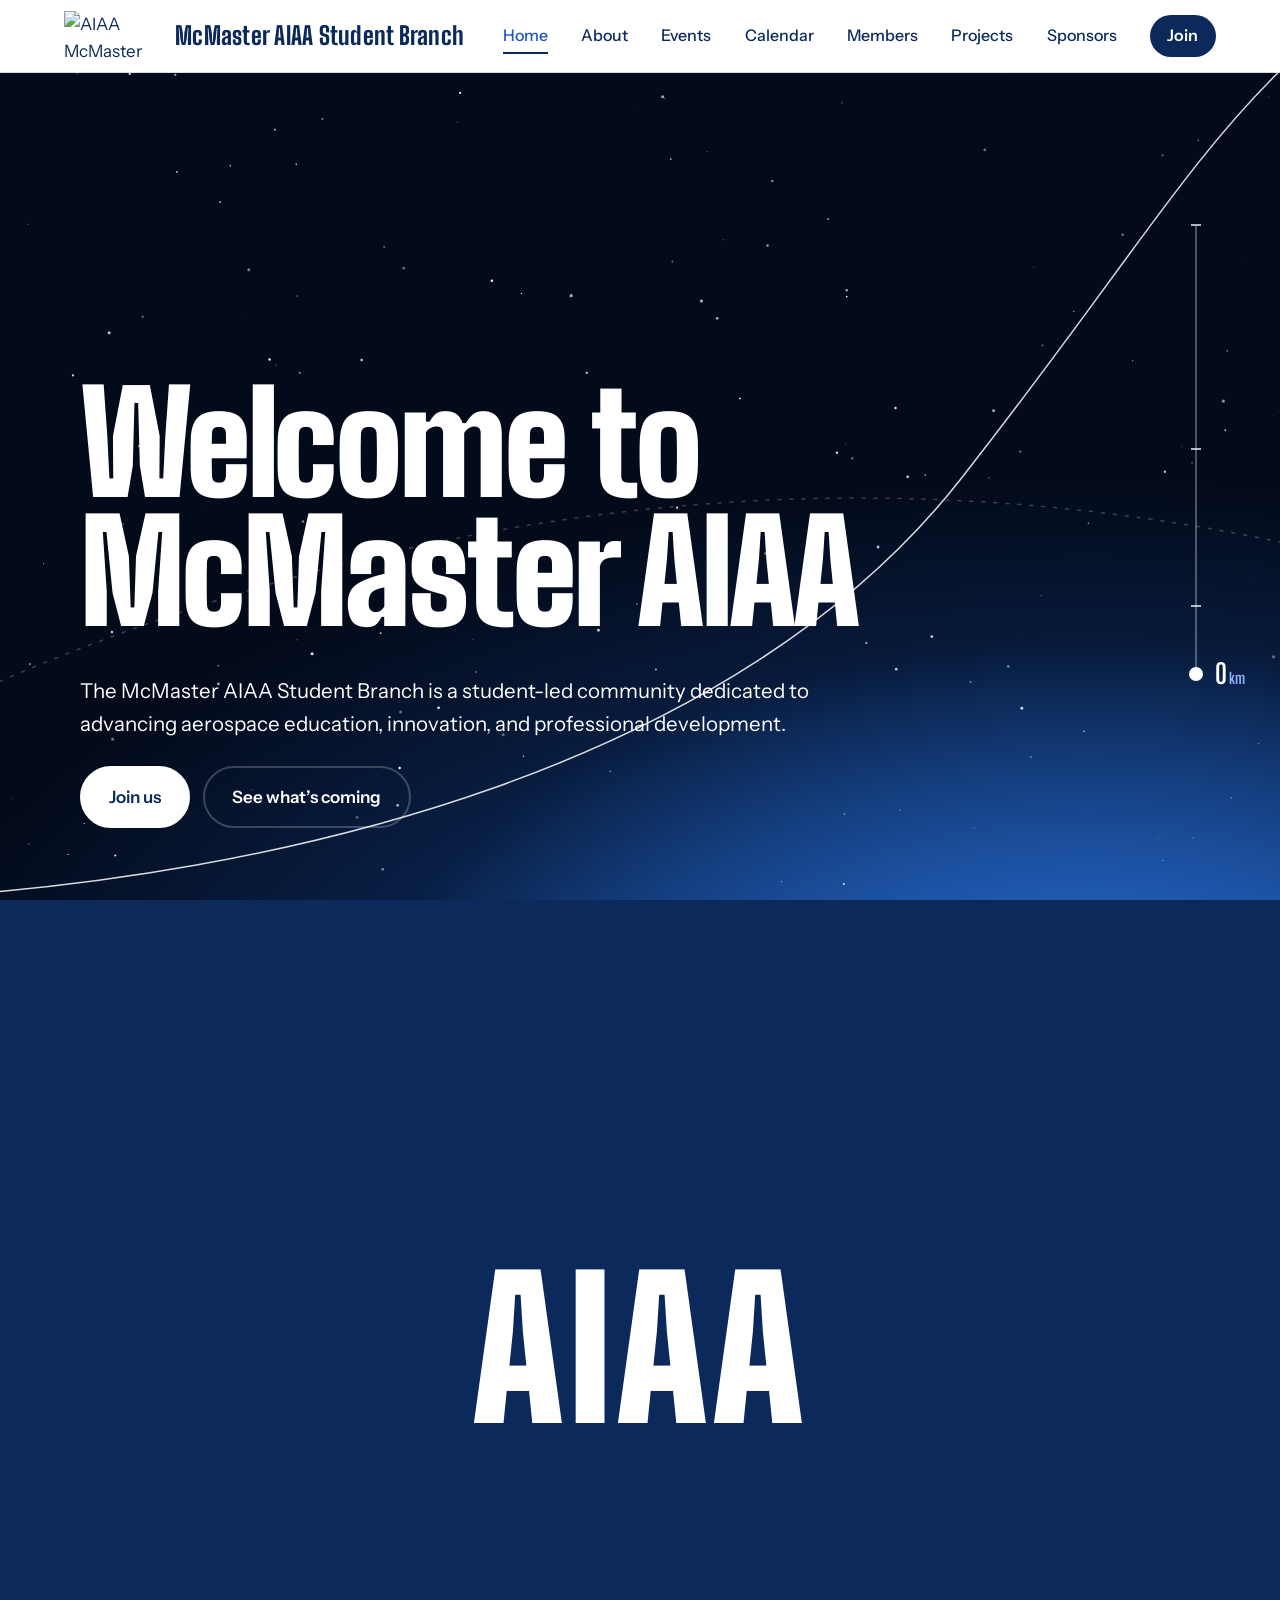
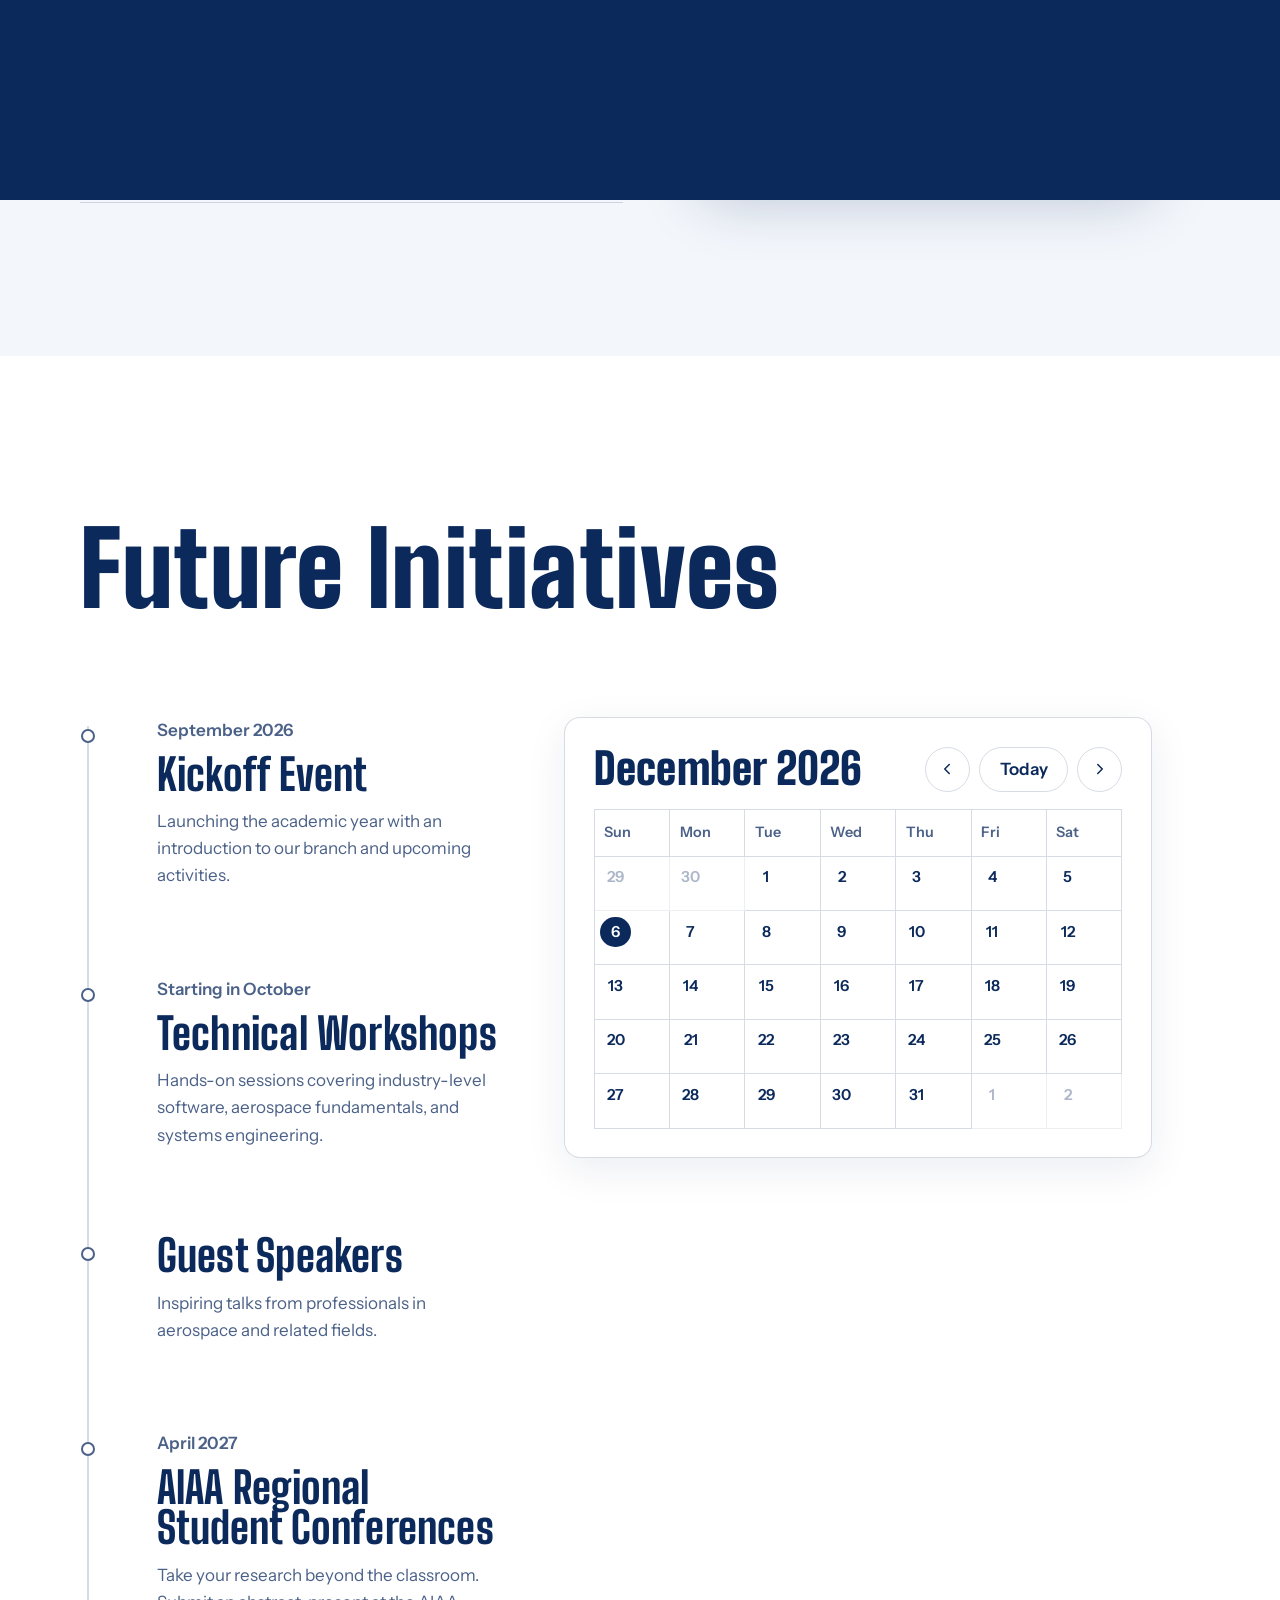
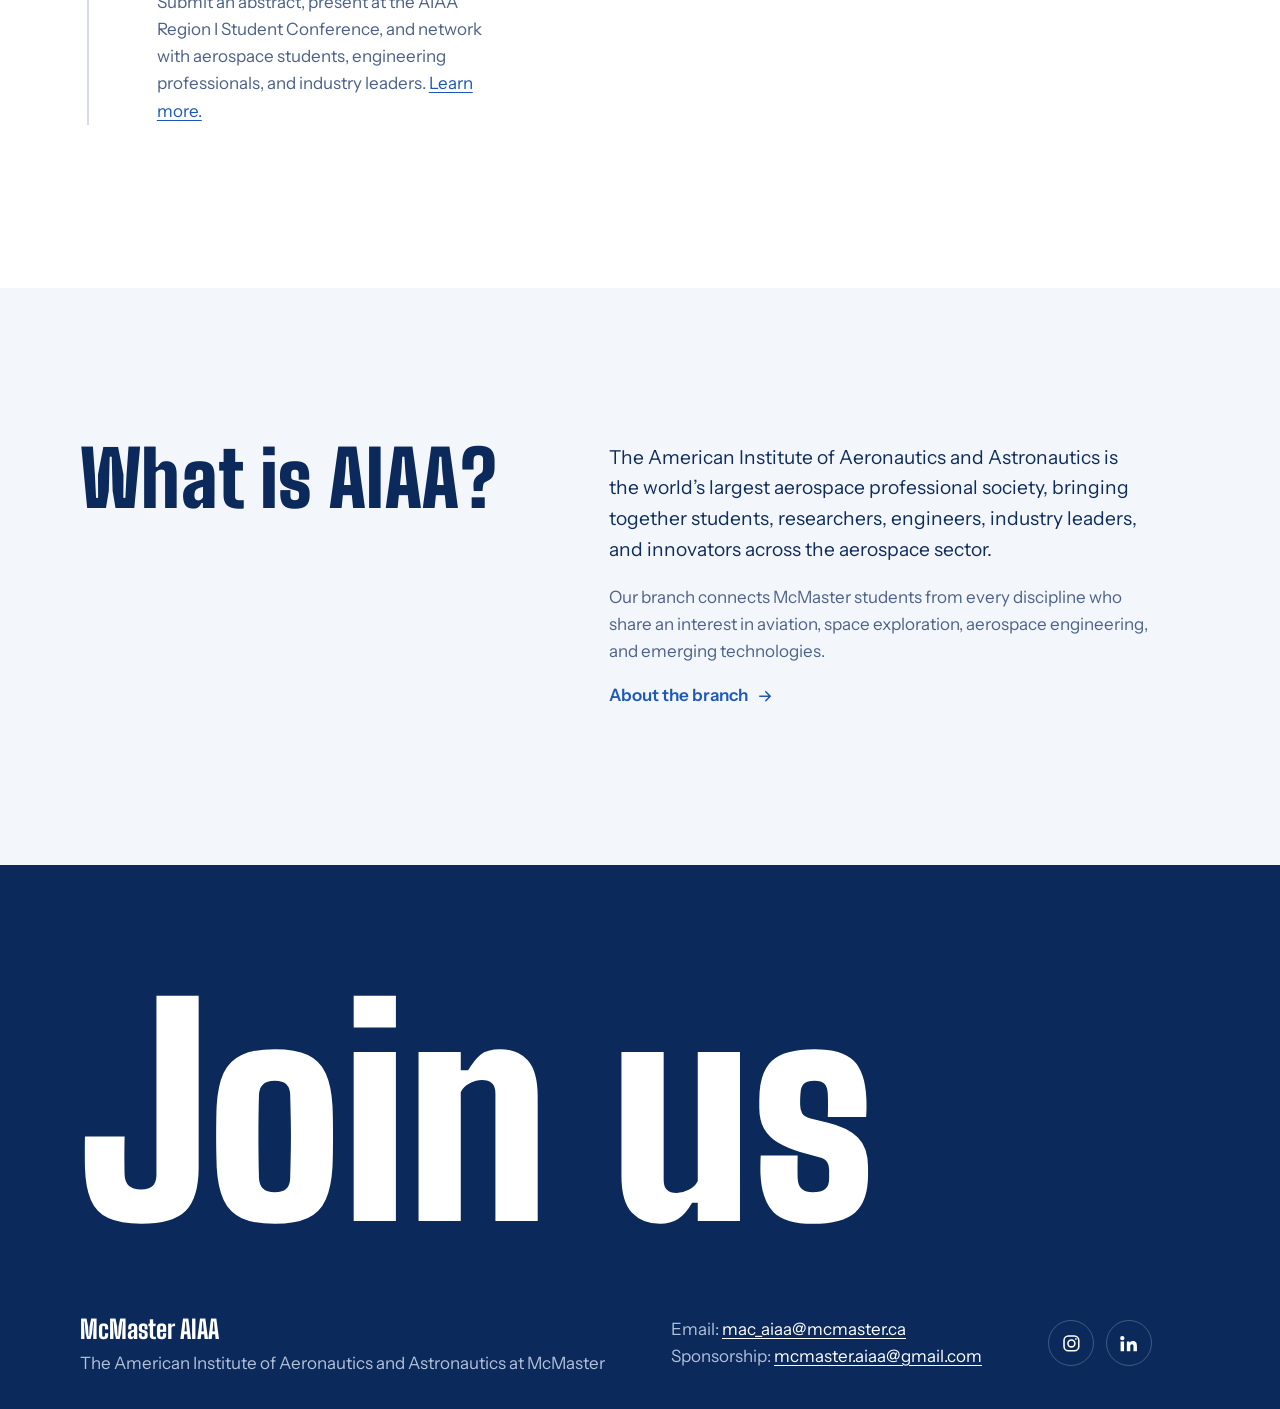
==== commit b5df65a4: "Add sponsorship email to footer" ====
--- a/index.html
+++ b/index.html
@@ -181,7 +181,7 @@
         <strong>McMaster AIAA</strong>
         <p>The American Institute of Aeronautics and Astronautics at McMaster</p>
       </div>
-      <p>Email: <a class="email" href="mailto:mac_aiaa@mcmaster.ca">mac_aiaa@mcmaster.ca</a></p>
+      <p>Email: <a class="email" href="mailto:mac_aiaa@mcmaster.ca">mac_aiaa@mcmaster.ca</a><br>Sponsorship: <a class="email" href="mailto:mcmaster.aiaa@gmail.com">mcmaster.aiaa@gmail.com</a></p>
       <div class="social">
         <a href="https://www.instagram.com/mcmasteraiaa/" target="_blank" rel="noopener" aria-label="McMaster AIAA on Instagram"><svg viewBox="0 0 24 24" fill="none" stroke="currentColor" stroke-width="1.8" aria-hidden="true"><rect x="3.5" y="3.5" width="17" height="17" rx="5"/><circle cx="12" cy="12" r="4"/><circle cx="17.2" cy="6.8" r="1" fill="currentColor" stroke="none"/></svg></a>
         <a href="https://www.linkedin.com/company/mcmasteraiaa/" target="_blank" rel="noopener" aria-label="McMaster AIAA on LinkedIn"><svg viewBox="0 0 24 24" fill="currentColor" aria-hidden="true"><path d="M4.98 3.5a2.5 2.5 0 1 1 0 5 2.5 2.5 0 0 1 0-5zM3 9.75h4V21H3V9.75zM9.5 9.75h3.8v1.6h.06c.53-1 1.82-2.05 3.75-2.05 4 0 4.74 2.63 4.74 6.05V21h-4v-5.1c0-1.22-.02-2.78-1.7-2.78-1.7 0-1.96 1.32-1.96 2.69V21h-4V9.75z"/></svg></a>
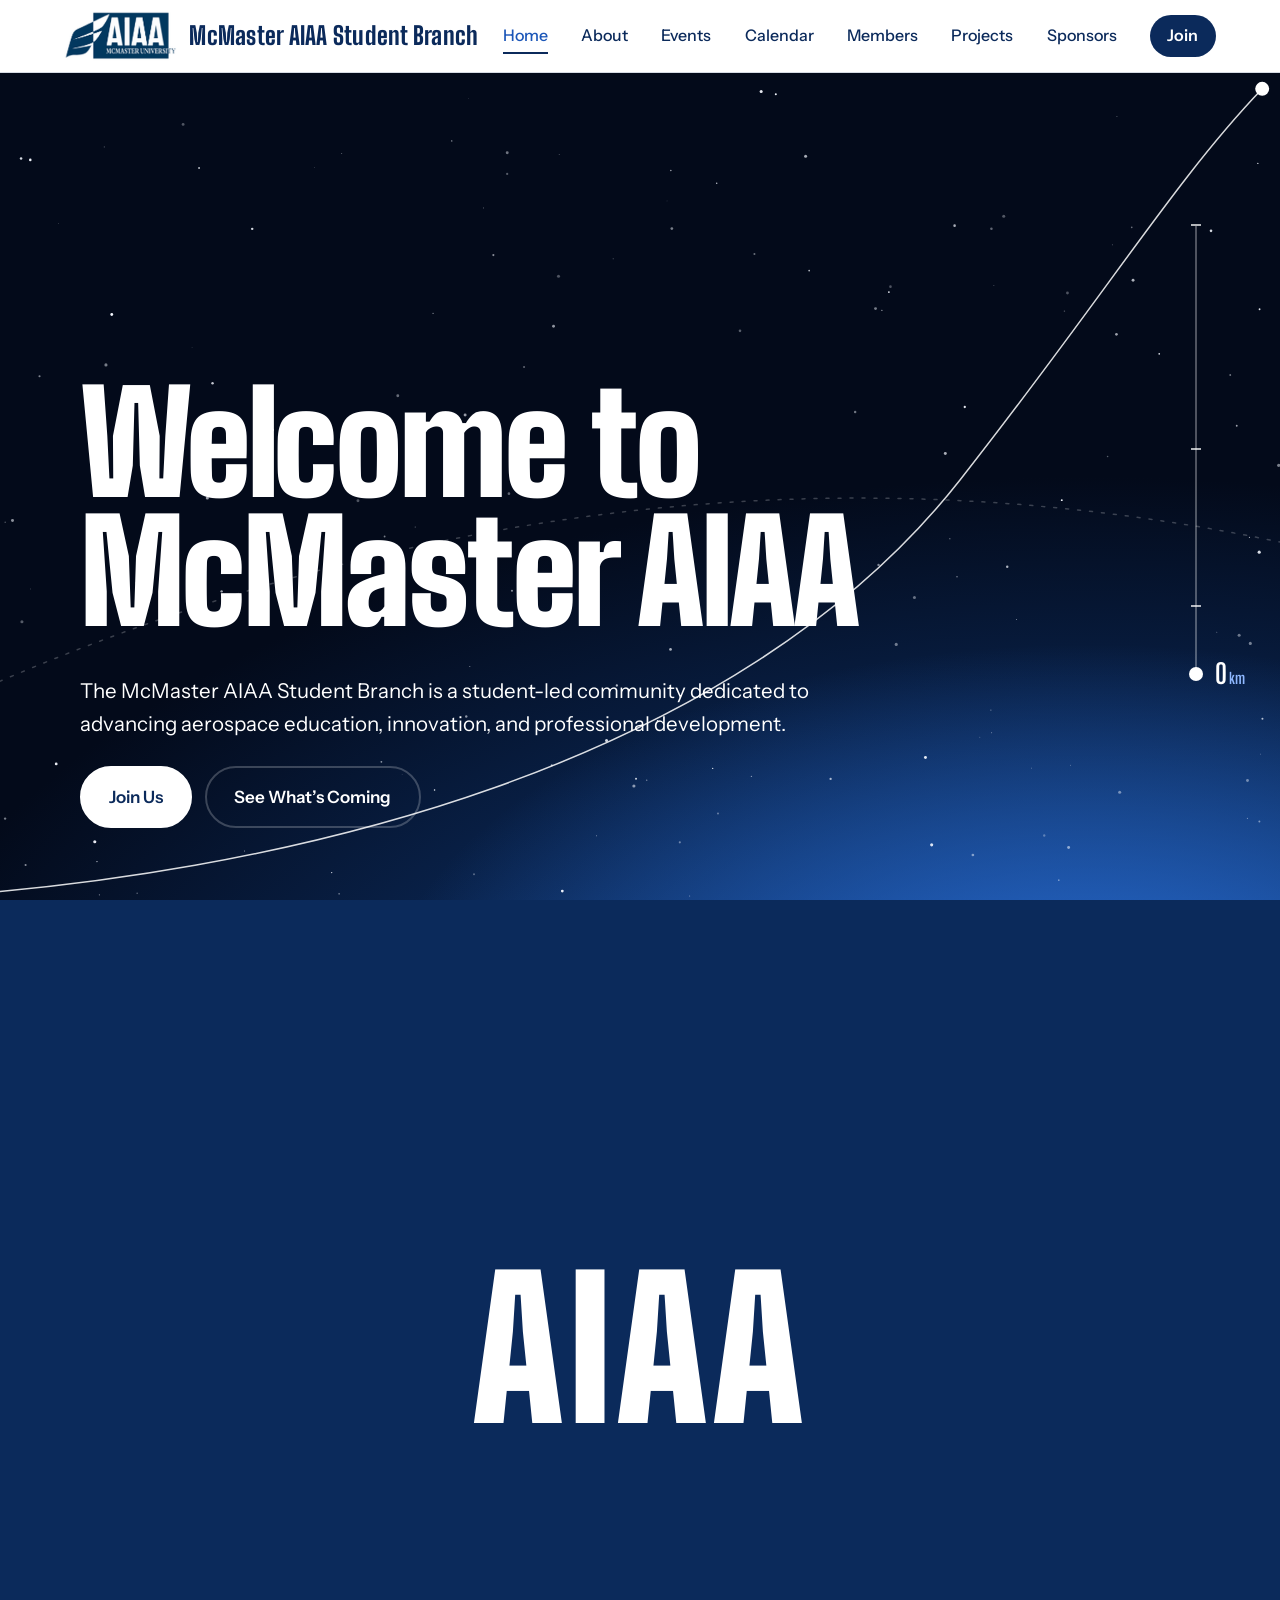
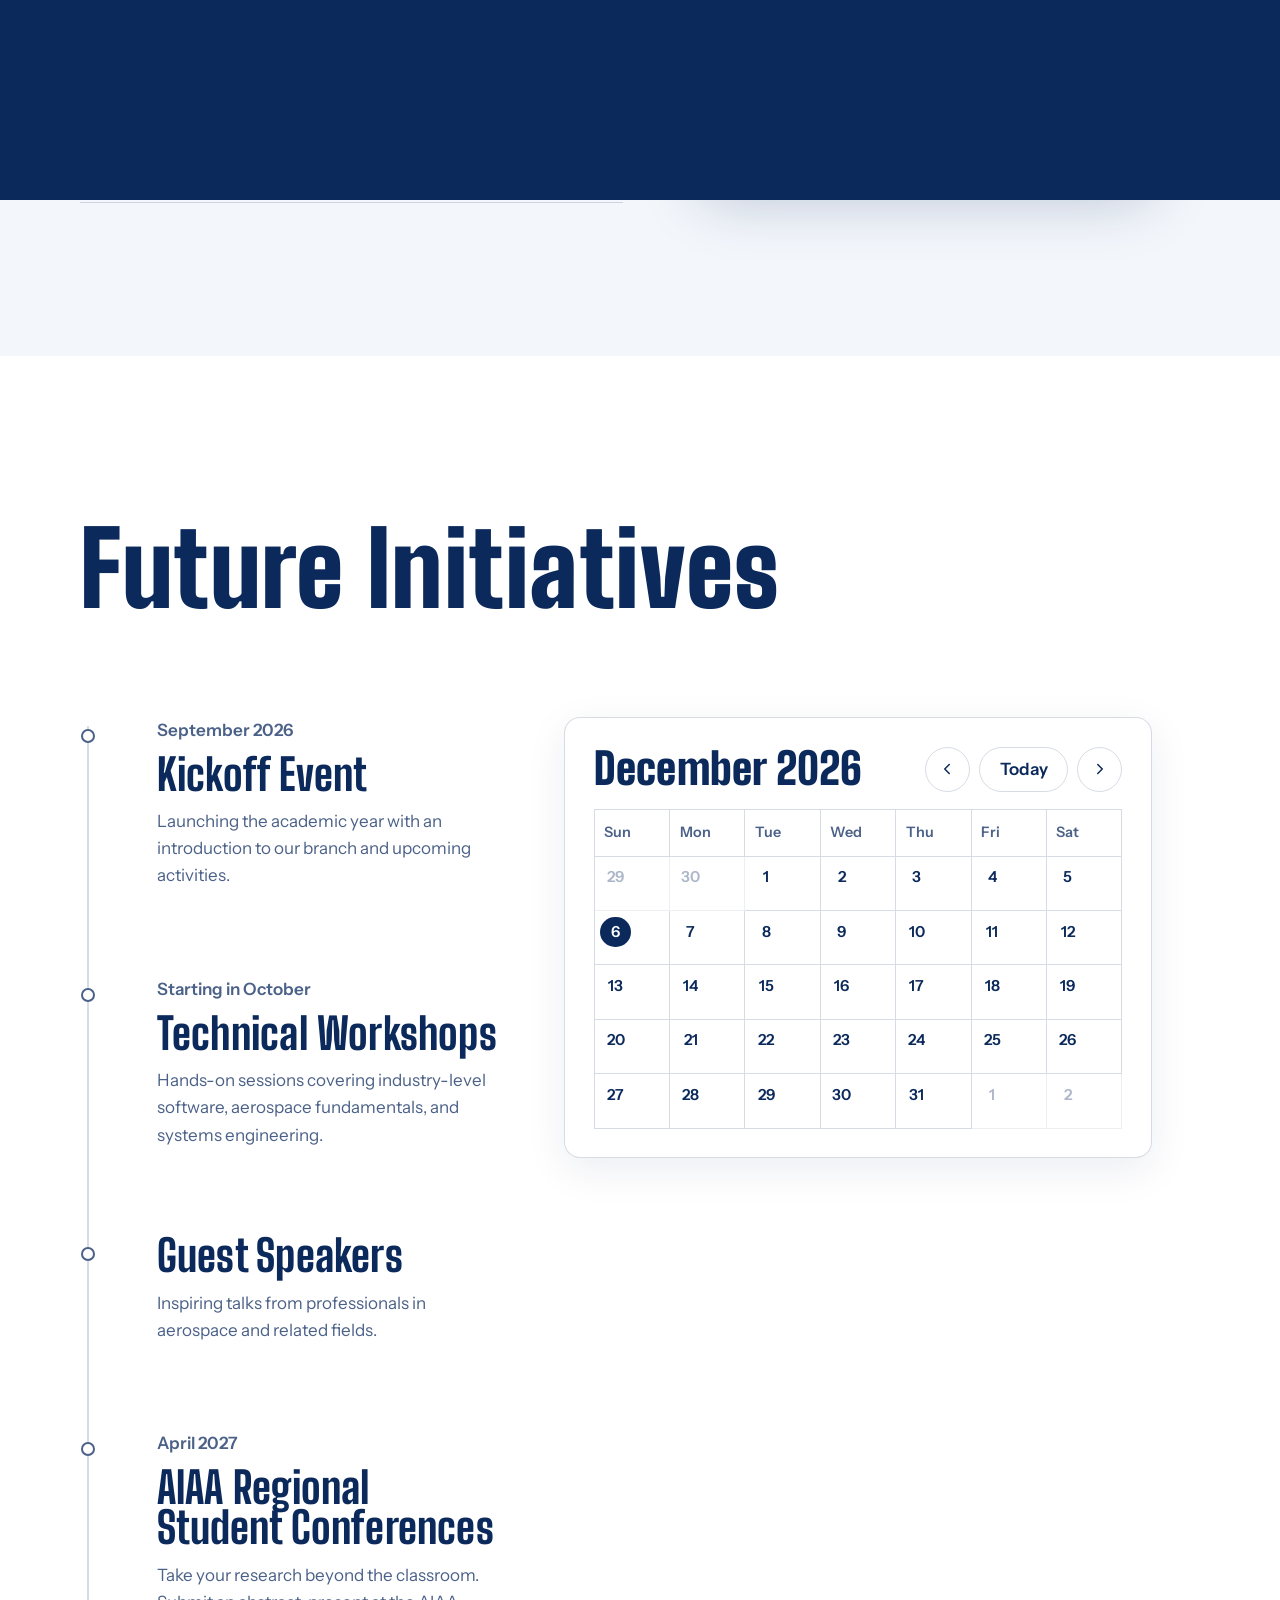
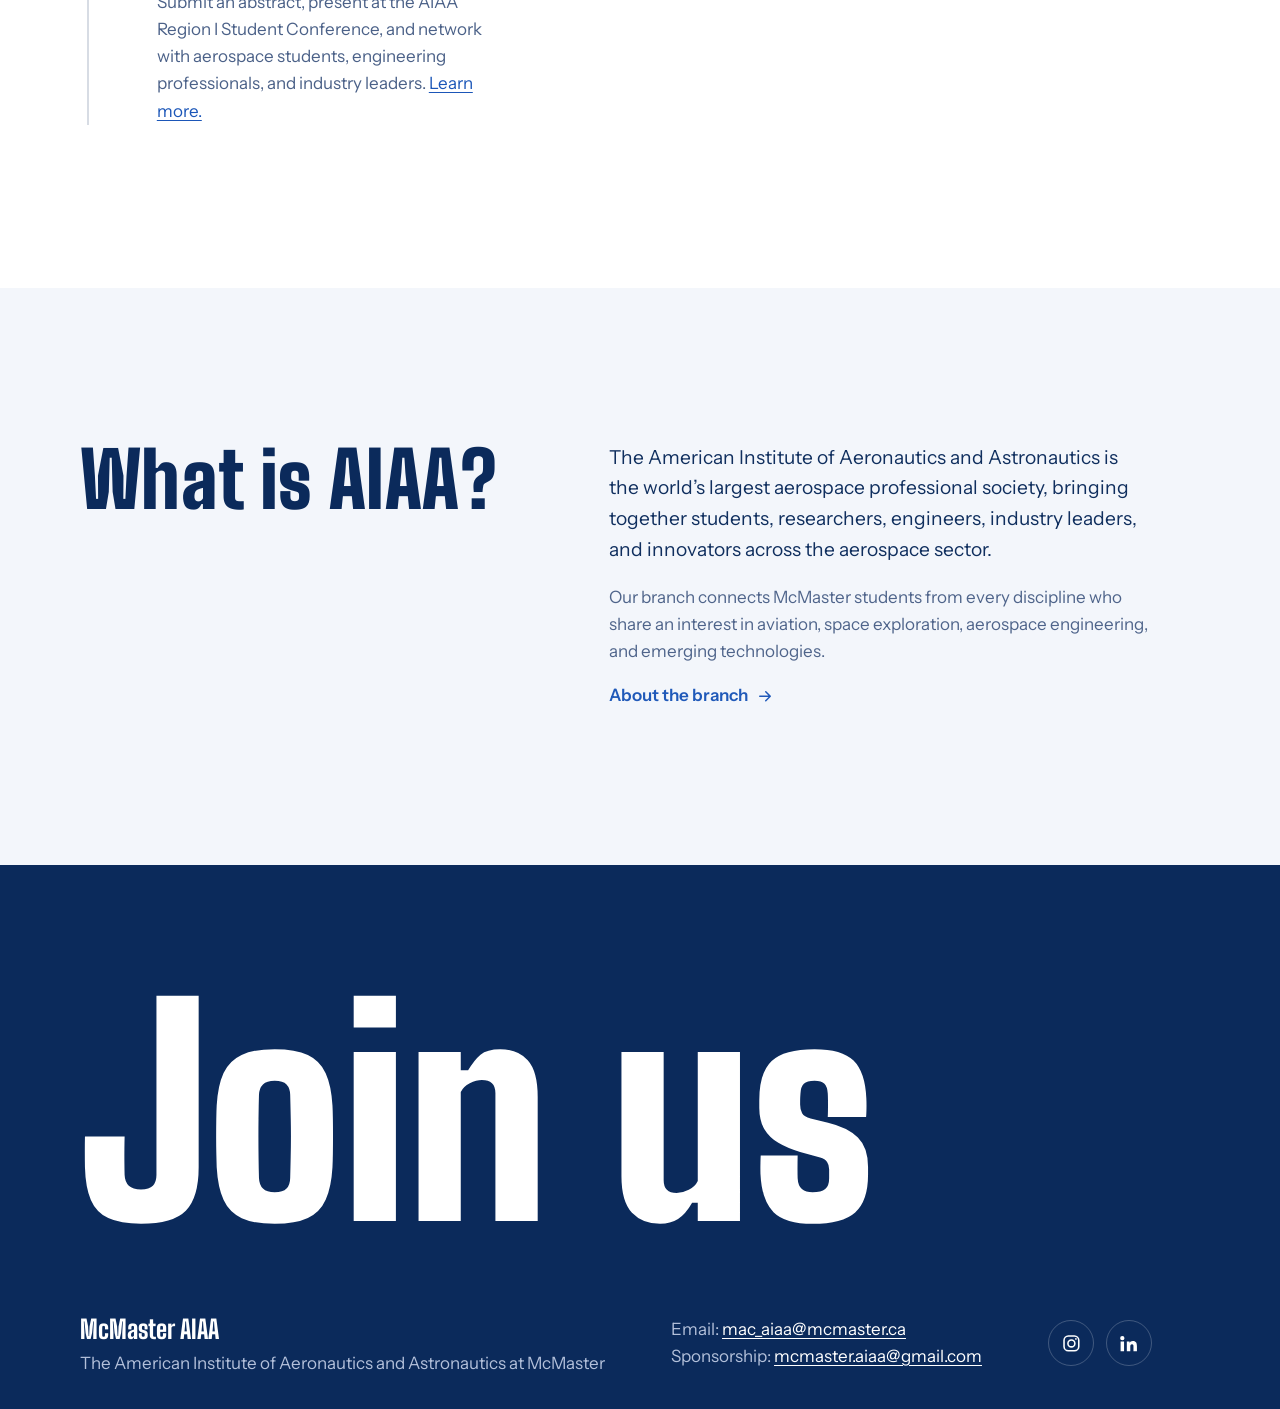
==== commit c68de800: "Capitalize hero buttons" ====
--- a/index.html
+++ b/index.html
@@ -62,8 +62,8 @@
     <div class="hero-sub">
       <p class="fade-in">The McMaster AIAA Student Branch is a student-led community dedicated to advancing aerospace education, innovation, and professional development.</p>
       <div class="hero-actions fade-in">
-        <a class="btn" href="join.html">Join us</a>
-        <a class="btn ghost" href="events.html">See what&rsquo;s coming</a>
+        <a class="btn" href="join.html">Join Us</a>
+        <a class="btn ghost" href="events.html">See What&rsquo;s Coming</a>
       </div>
     </div>
   </div>
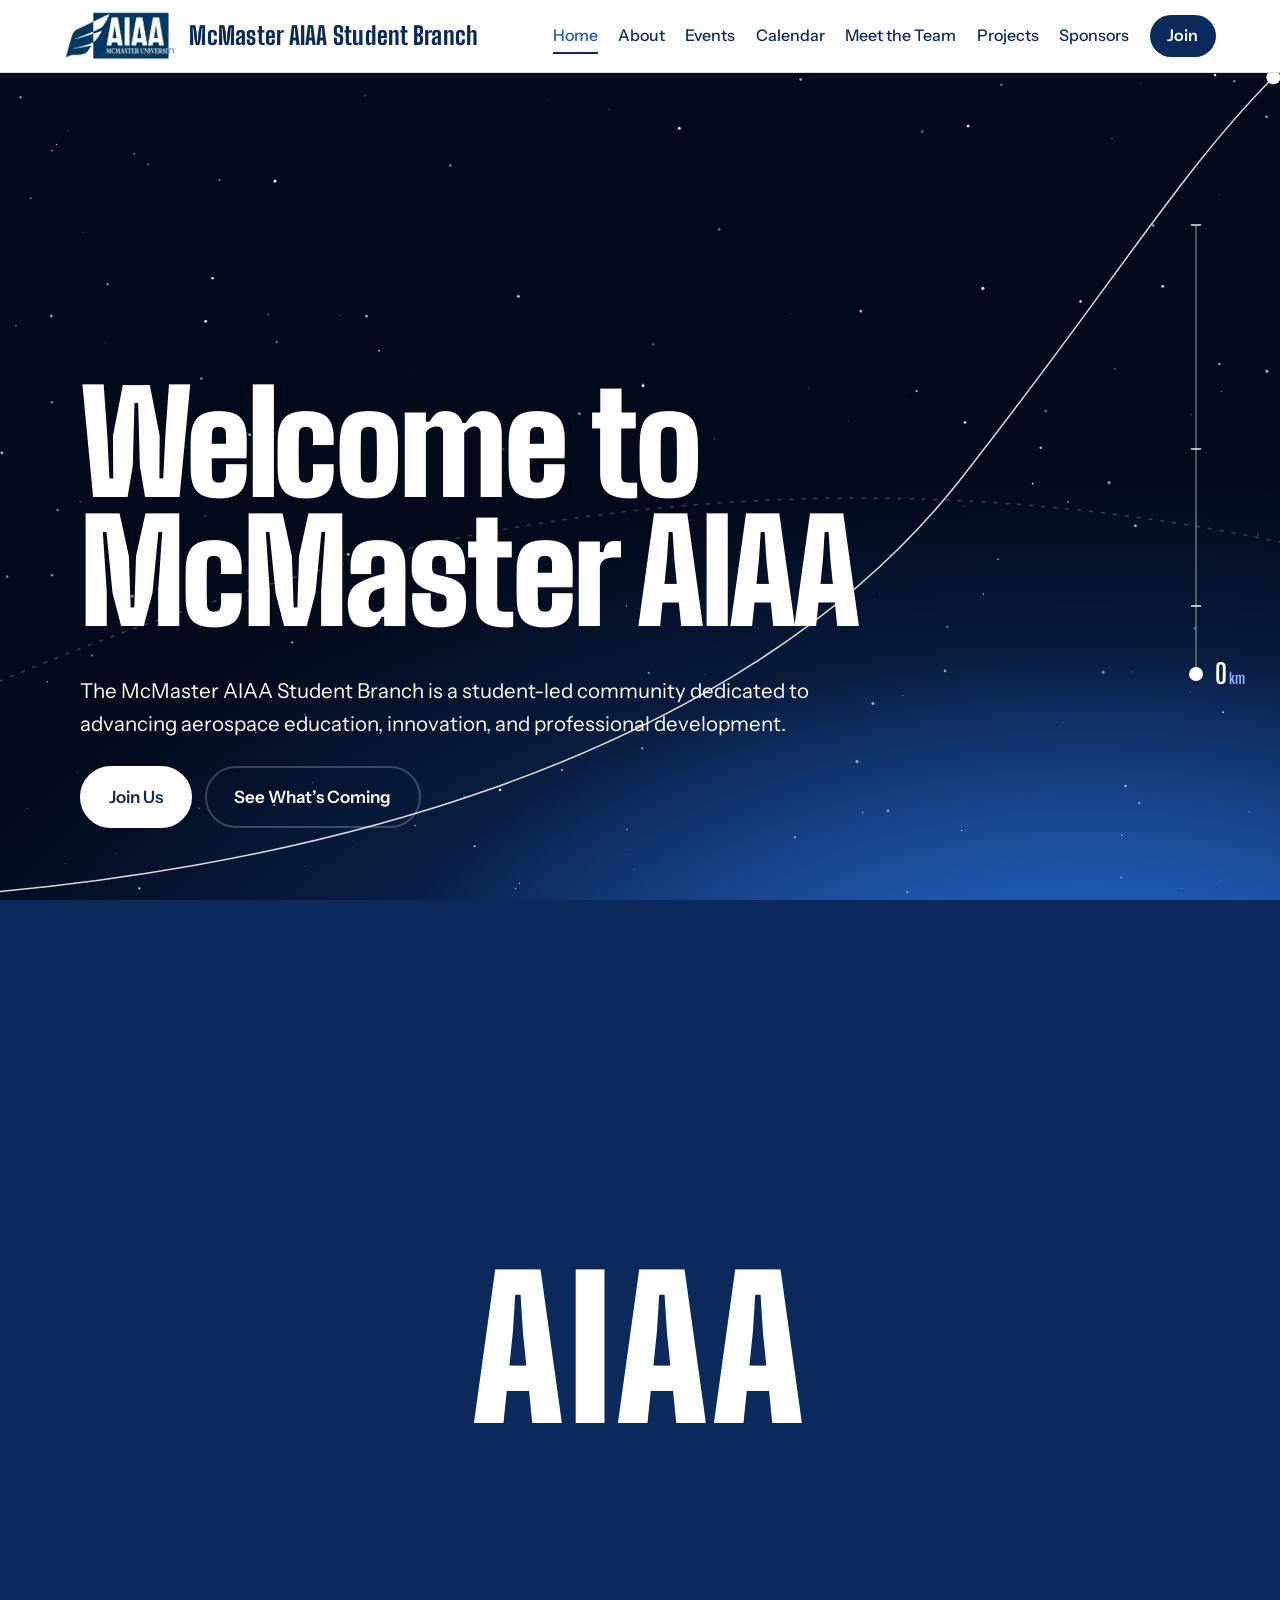
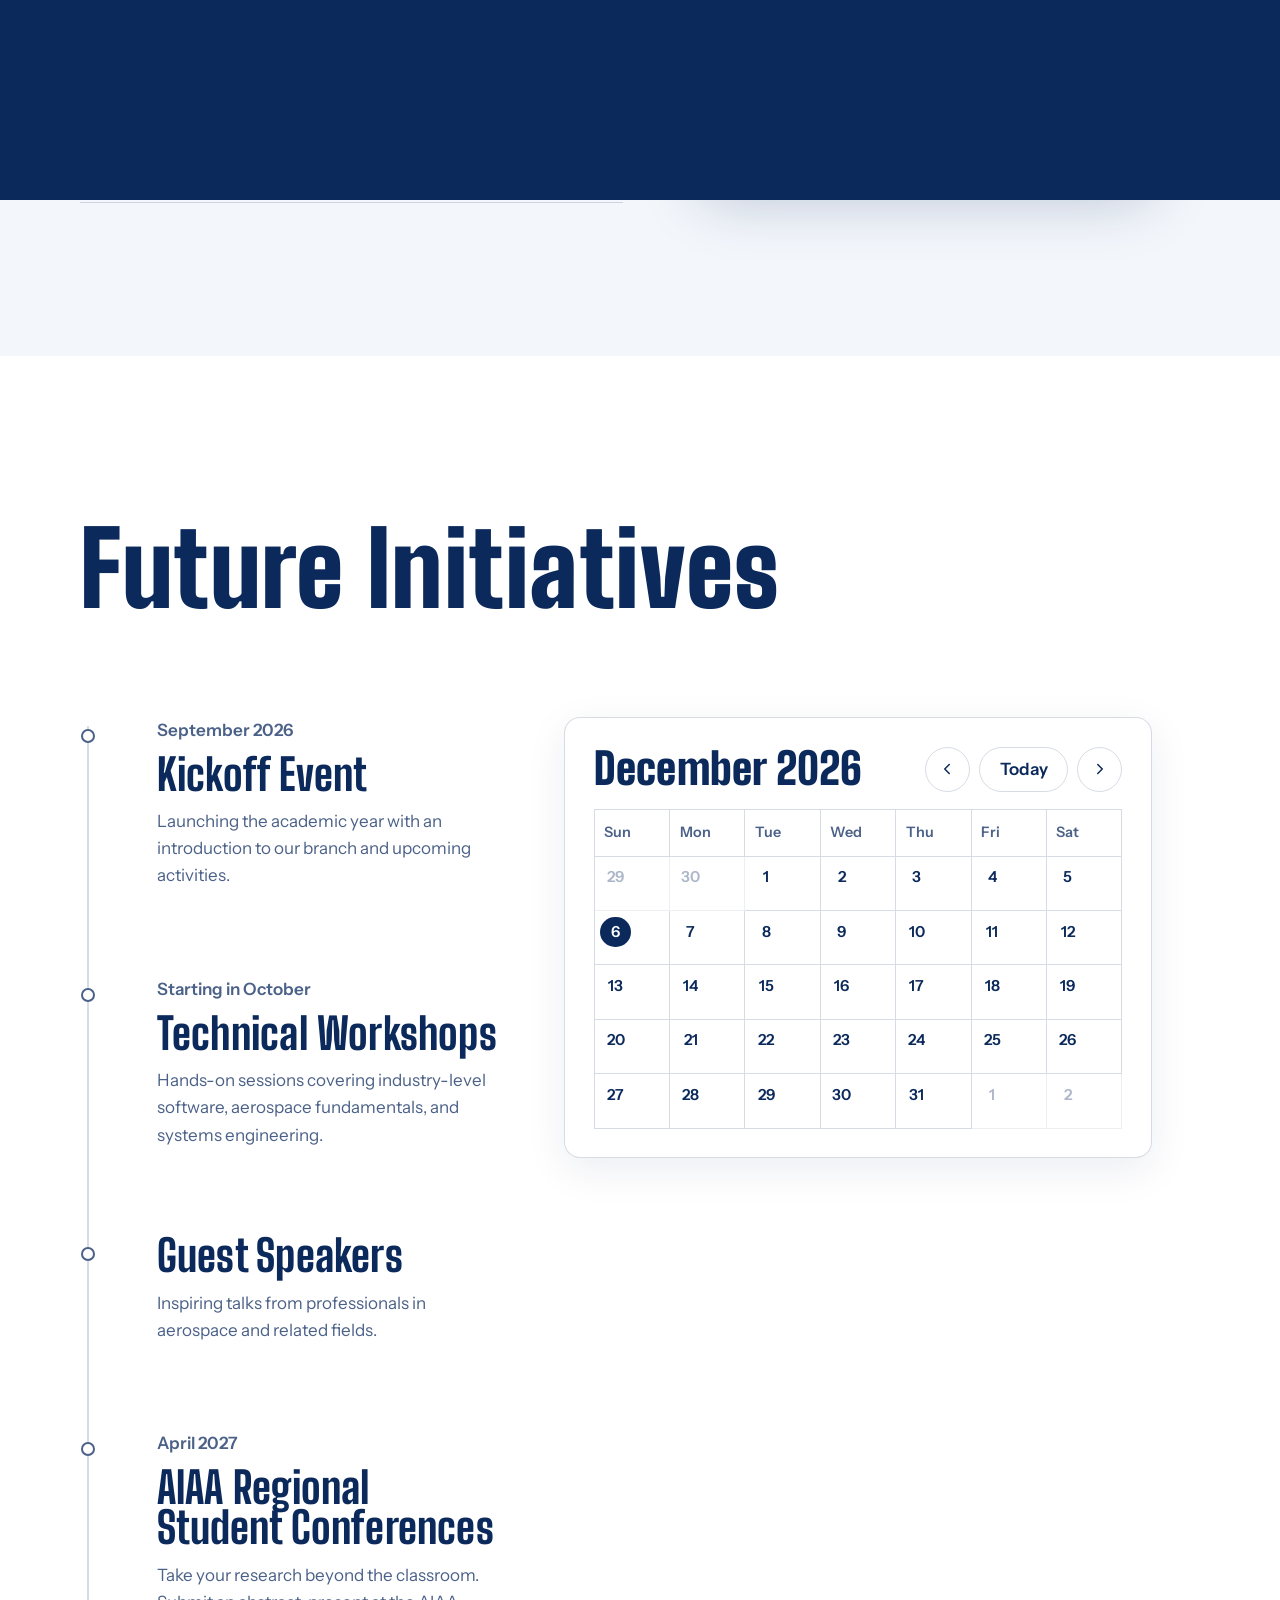
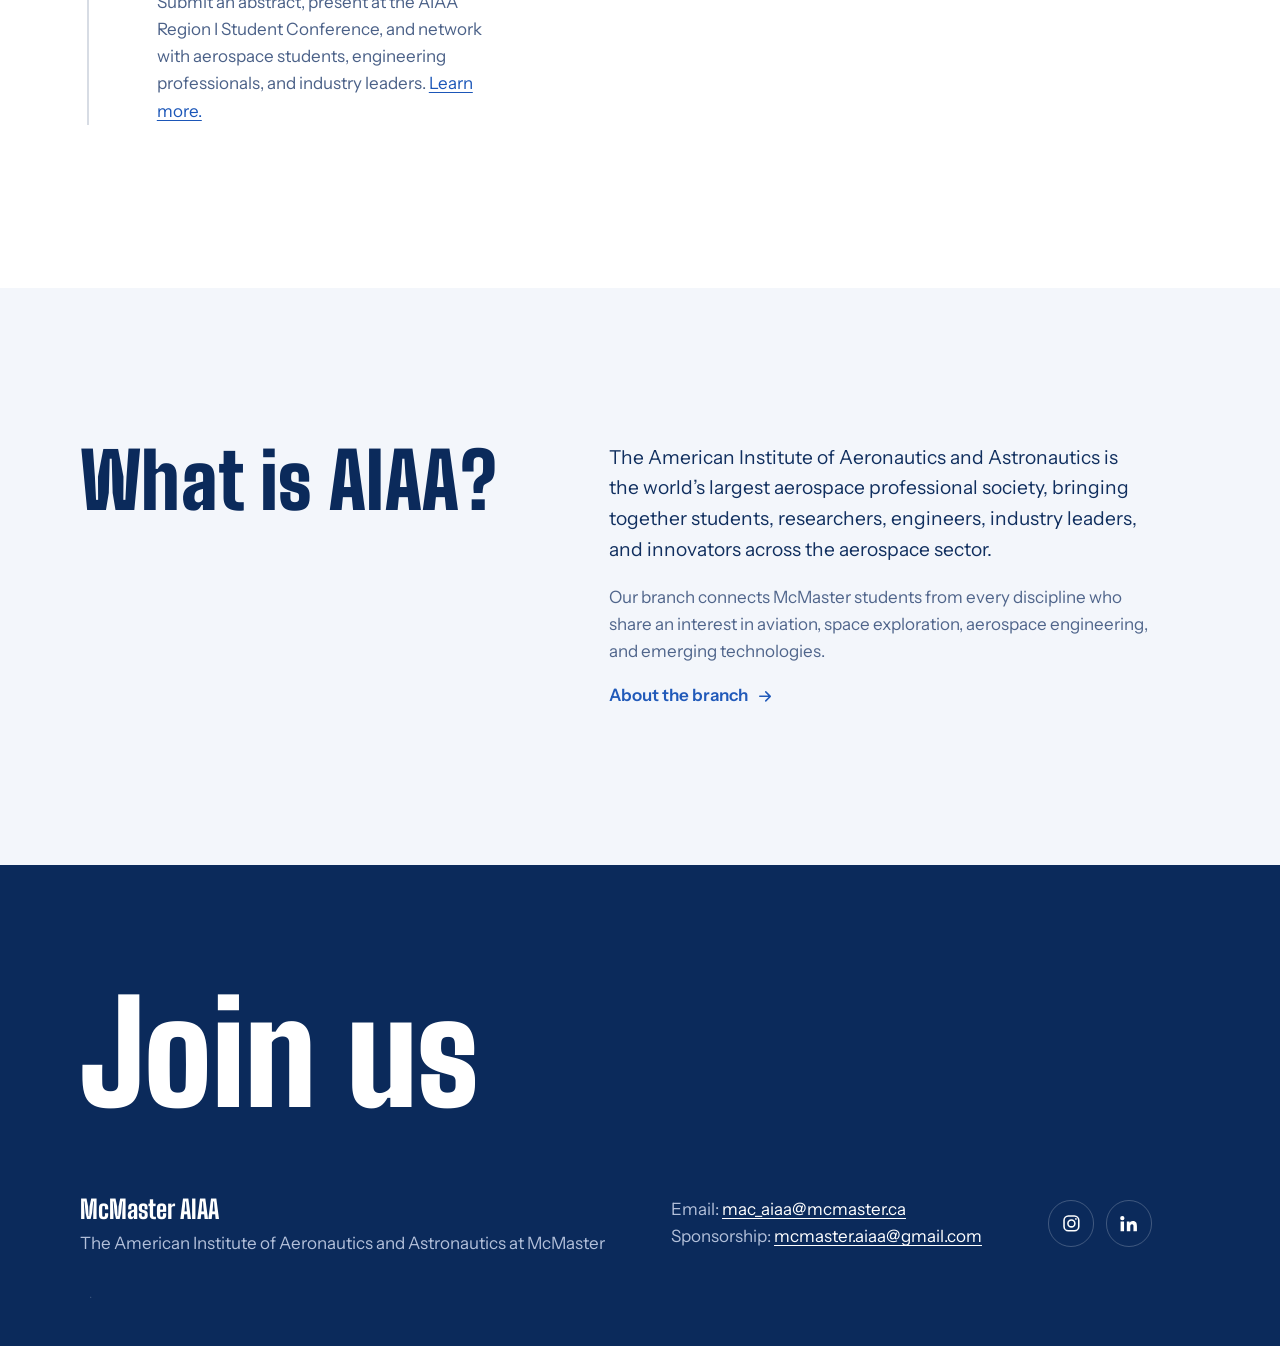
==== commit d57231af: "fixed some mobile layout bugs + added admin page" ====
--- a/index.html
+++ b/index.html
@@ -27,7 +27,7 @@
       <a href="about.html">About</a>
       <a href="events.html">Events</a>
       <a href="calendar.html">Calendar</a>
-      <a href="members.html">Members</a>
+      <a href="members.html">Meet the Team</a>
       <a href="projects.html">Projects</a>
       <a href="sponsors.html">Sponsors</a>
       <a class="nav-join" href="join.html">Join</a>
@@ -188,6 +188,7 @@
       </div>
     </div>
   </div>
+  <div class="wrap"><a class="admin-link" href="admin.html" aria-label="Admin sign in">&middot;</a></div>
 </footer>
 
 <script src="vendor/gsap.min.js"></script>
--- a/css/styles.css
+++ b/css/styles.css
@@ -1269,4 +1269,70 @@
 
 /* Boluwatiwi: show the top of his head, and keep his name on one line */
 .person-boluwatiwi-mafikuyomi .org-photo img { object-position: center 0%; }
-.person-boluwatiwi-mafikuyomi .org-name { font-size: 0.78rem; letter-spacing: -0.01em; }+.person-boluwatiwi-mafikuyomi .org-name { font-size: 0.78rem; letter-spacing: -0.01em; }
+/* ==========================================================================
+   Mobile layout: Meet the Team stacks into one column (nothing side-by-side)
+   ========================================================================== */
+@media (max-width: 900px) {
+  .org-chart { display: flex; flex-direction: column; align-items: center; gap: 1.25rem; width: 100%; max-width: 100%; overflow: visible; }
+
+  .org-leadership,
+  .org-advisor-area,
+  .org-advisor-row,
+  .org-secretaries { display: flex !important; flex-direction: column !important; align-items: center; gap: 1.25rem; width: 100%; }
+
+  .org-chair, .org-vice-chair, .org-advisor, .org-secretary,
+  .org-advisor-area .org-advisor, .org-departments .org-person {
+    width: 100% !important; max-width: 20rem !important; margin: 0 !important;
+  }
+  .org-vice-chair::before, .org-advisor-area::before, .org-advisor-area::after { display: none !important; }
+
+  .org-departments { display: flex !important; flex-direction: column; align-items: center; gap: 2rem !important; width: 100%; }
+  .org-departments::before, .org-branch::before, .org-branch::after,
+  .org-departments .org-branch::after { display: none !important; }
+  .org-departments .org-branch { width: 100%; margin: 0 !important; display: flex; flex-direction: column; align-items: center; gap: 1rem; }
+  .org-department-title { text-align: center; width: 100%; }
+  .org-people { display: flex !important; flex-direction: column; align-items: center; gap: 1rem; width: 100%; }
+  .org-branch .org-person { margin-top: 0 !important; }
+  .person-danah-shaath .org-role { white-space: normal; }
+}
+
+/* ==========================================================================
+   Smaller type: footer "Join us" and the mobile menu were oversized
+   ========================================================================== */
+.footer-cta { font-size: clamp(3rem, 11vw, 9rem); }
+@media (max-width: 1180px) {
+  .nav a, .nav .nav-join { font-size: clamp(2rem, 8vw, 3.25rem); }
+  .nav { gap: 0.7rem; }
+}
+@media (max-width: 700px) {
+  .footer-cta { font-size: clamp(2.6rem, 14vw, 4rem); }
+  .footer-row strong { font-size: 1.3rem; }
+  .brand-text strong { font-size: 1.25rem; }
+}
+@media (max-width: 700px) {
+  .footer-cta { font-size: clamp(2.2rem, 11vw, 3.4rem); line-height: 0.95; }
+  .page-head h1, .page-head h1 .long, h1.long { font-size: clamp(2.4rem, 11.5vw, 3.4rem); }
+  .hero h1 { font-size: clamp(2.8rem, 12.5vw, 4rem); }
+  .section-title { font-size: clamp(1.9rem, 9vw, 2.6rem); }
+}
+
+/* Admin entrance: a tiny, low-contrast dot at the very bottom of the footer */
+.admin-link { display: inline-block; margin-top: 1.5rem; padding: 0.4rem 0.6rem; font-size: 0.75rem; color: inherit; opacity: 0.18; text-decoration: none; }
+.admin-link:hover, .admin-link:focus-visible { opacity: 0.6; }
+
+/* Department photos (Projects, Web, Events, etc.): same 4:5 portrait shape as the branches above,
+   so heads and shoulders are no longer cut off. */
+.org-departments .org-photo { height: auto; aspect-ratio: 4 / 5; }
+@media (max-width: 900px) {
+  .org-departments .org-person { max-width: 16rem !important; }
+}
+
+/* Sub-branch (department) photos: square, same ratio as the chair, vice chairs and secretaries */
+.org-departments .org-photo { height: auto; aspect-ratio: 1 / 1; }
+
+/* Keep "Meet the Team" on one line in the desktop nav */
+@media (min-width: 1181px) {
+  .nav a { white-space: nowrap; }
+  .nav { gap: clamp(0.8rem, 1.6vw, 2.2rem); }
+}
